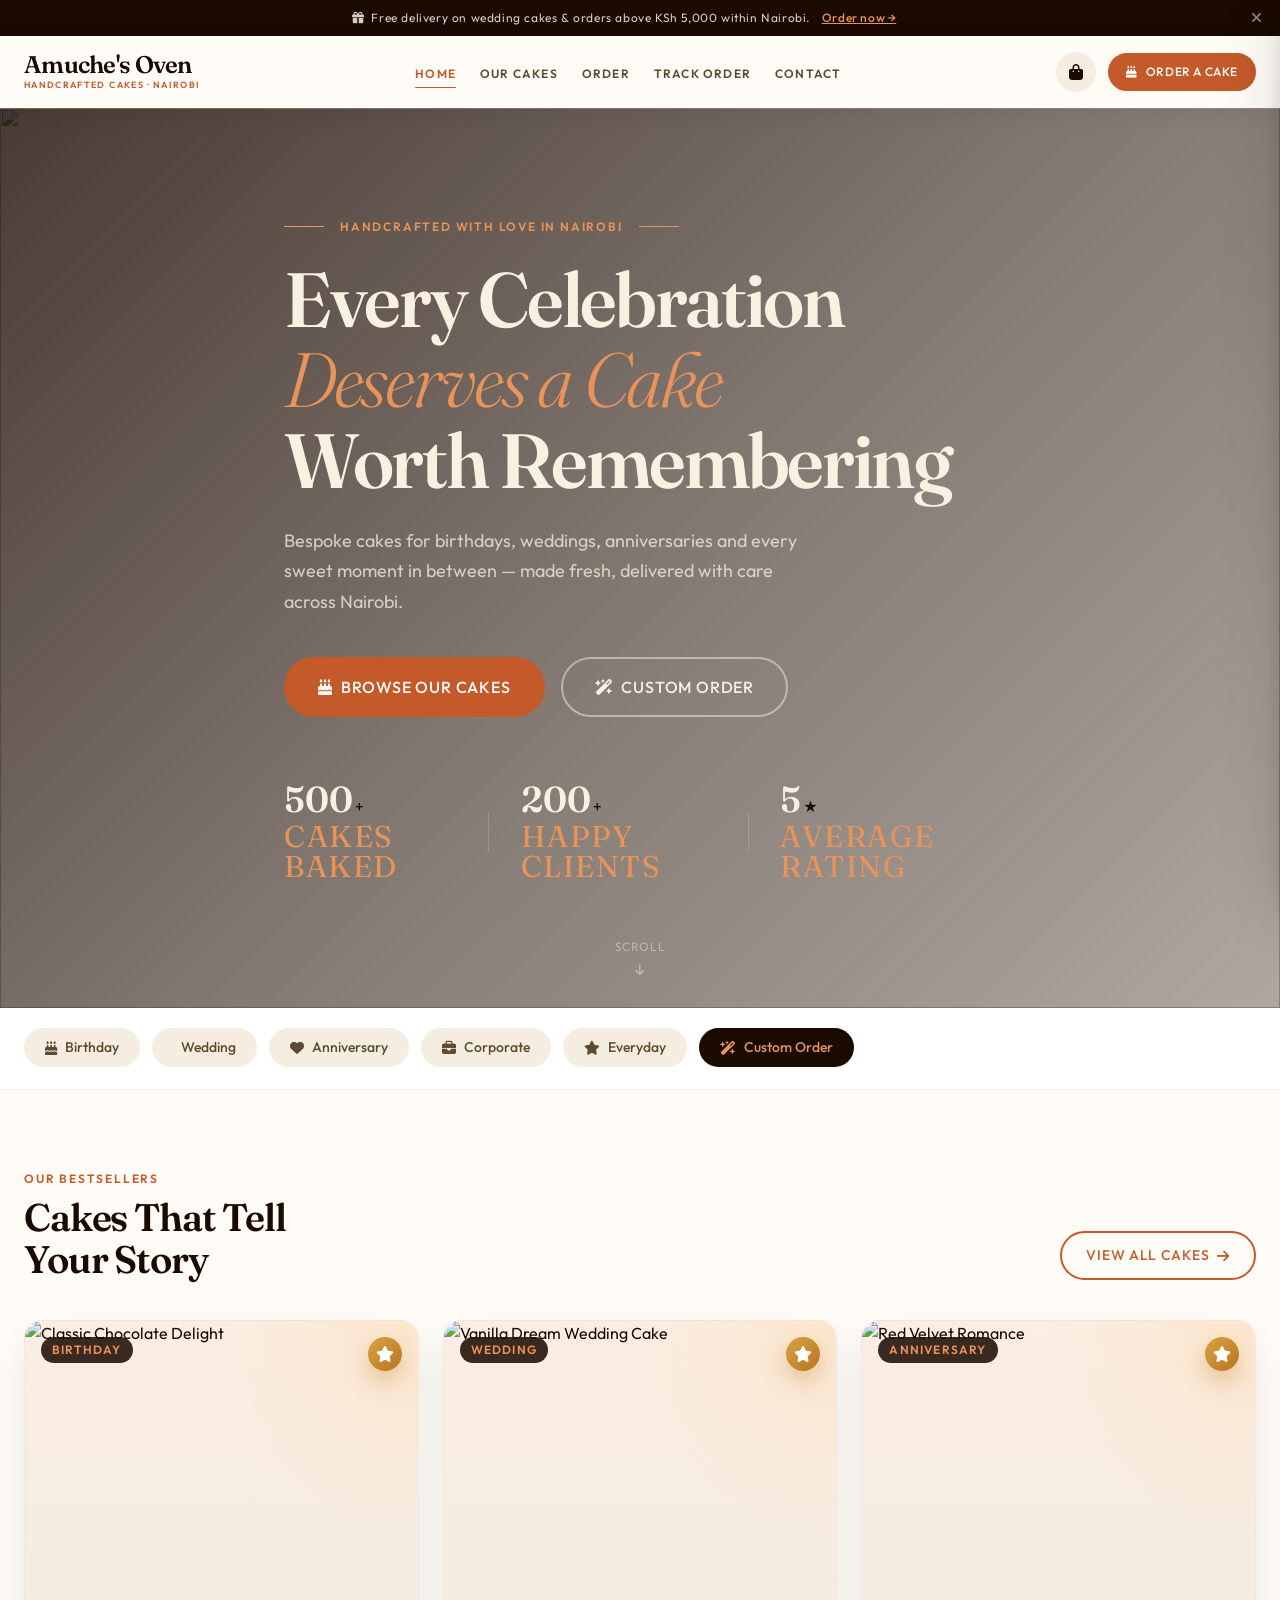
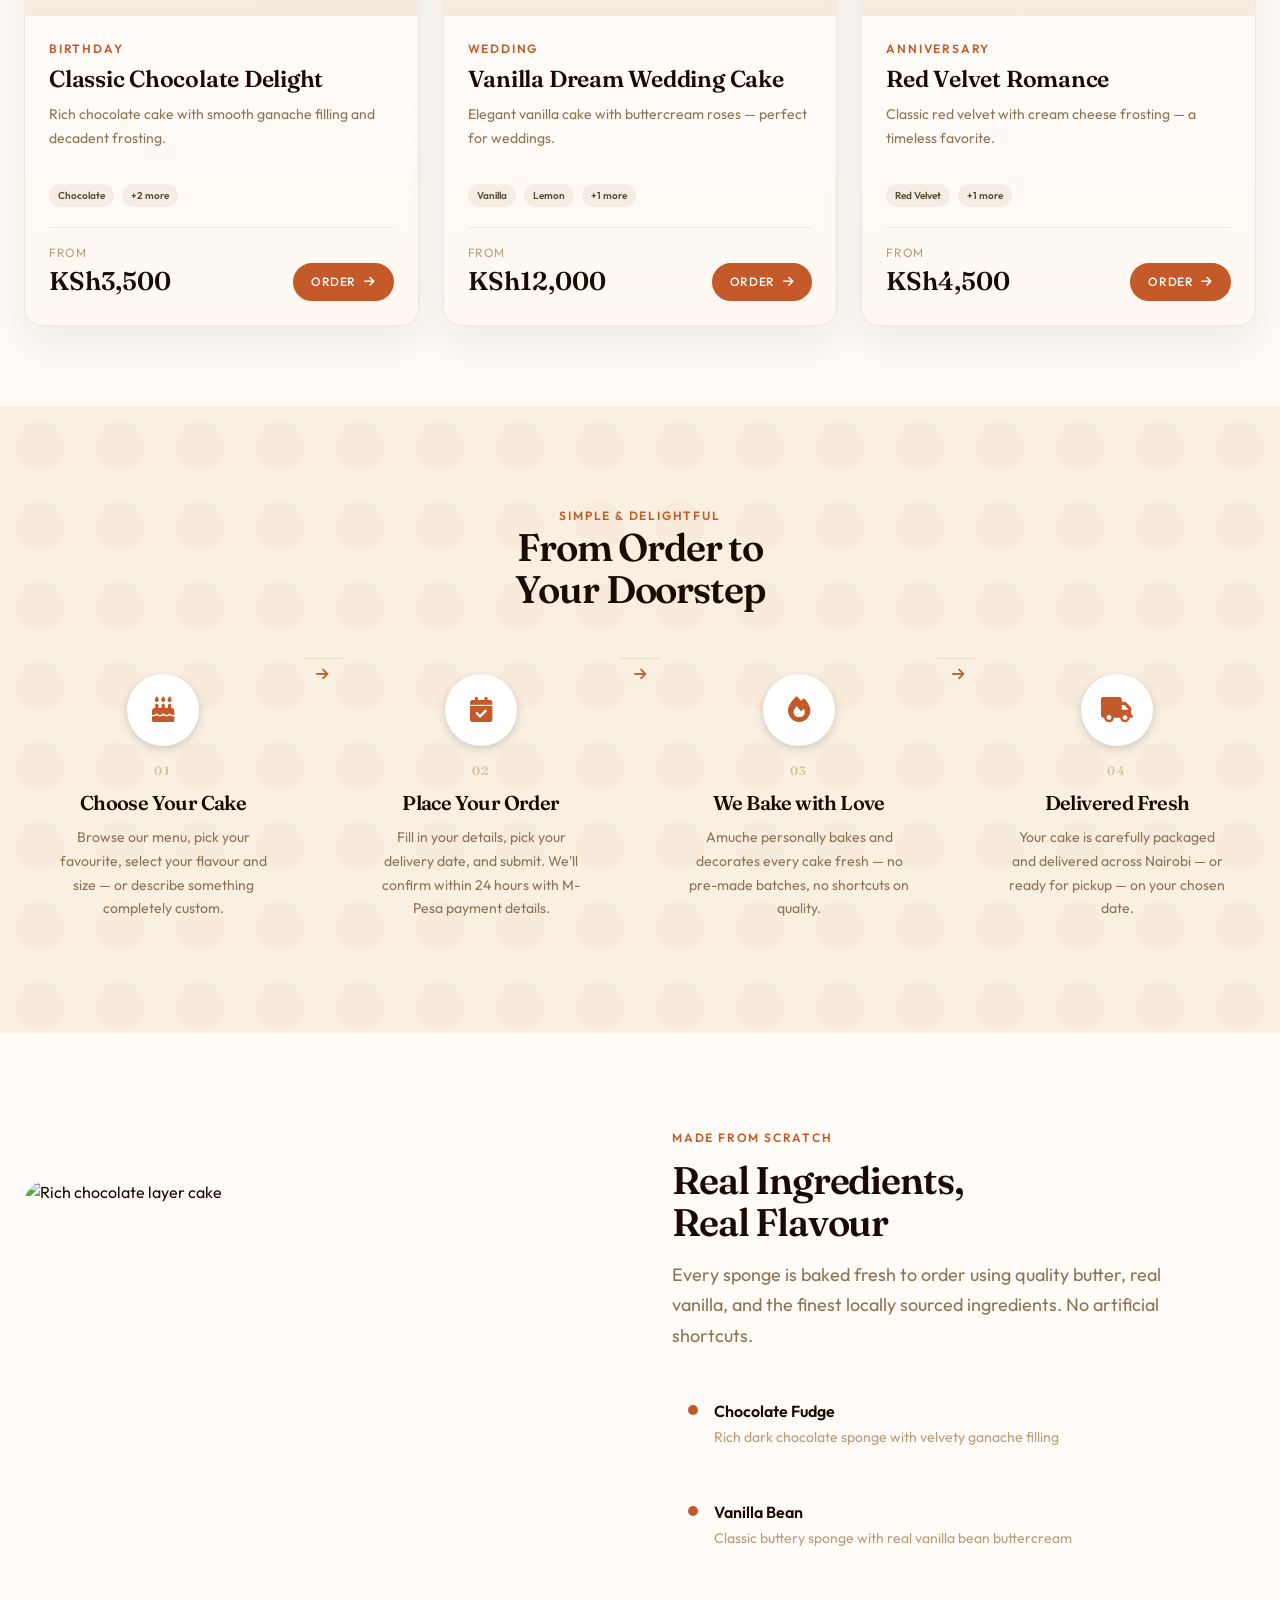
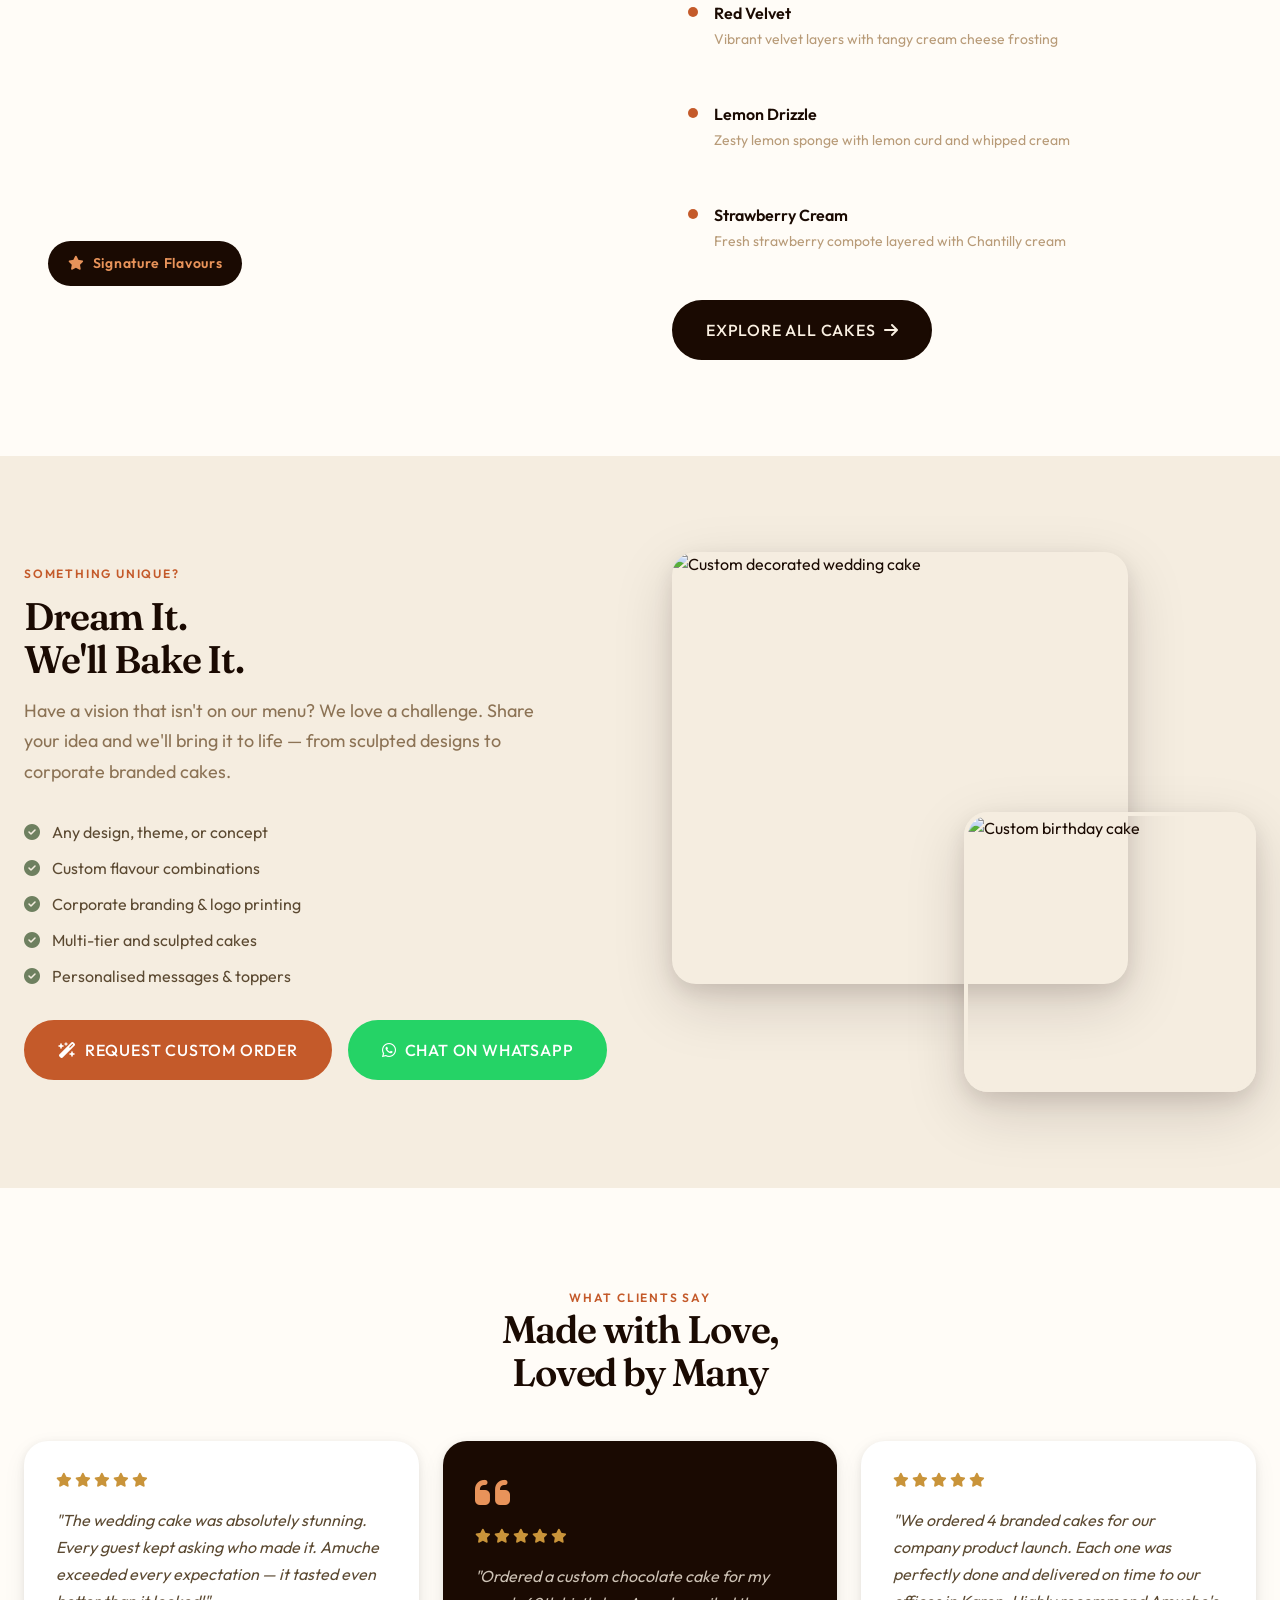
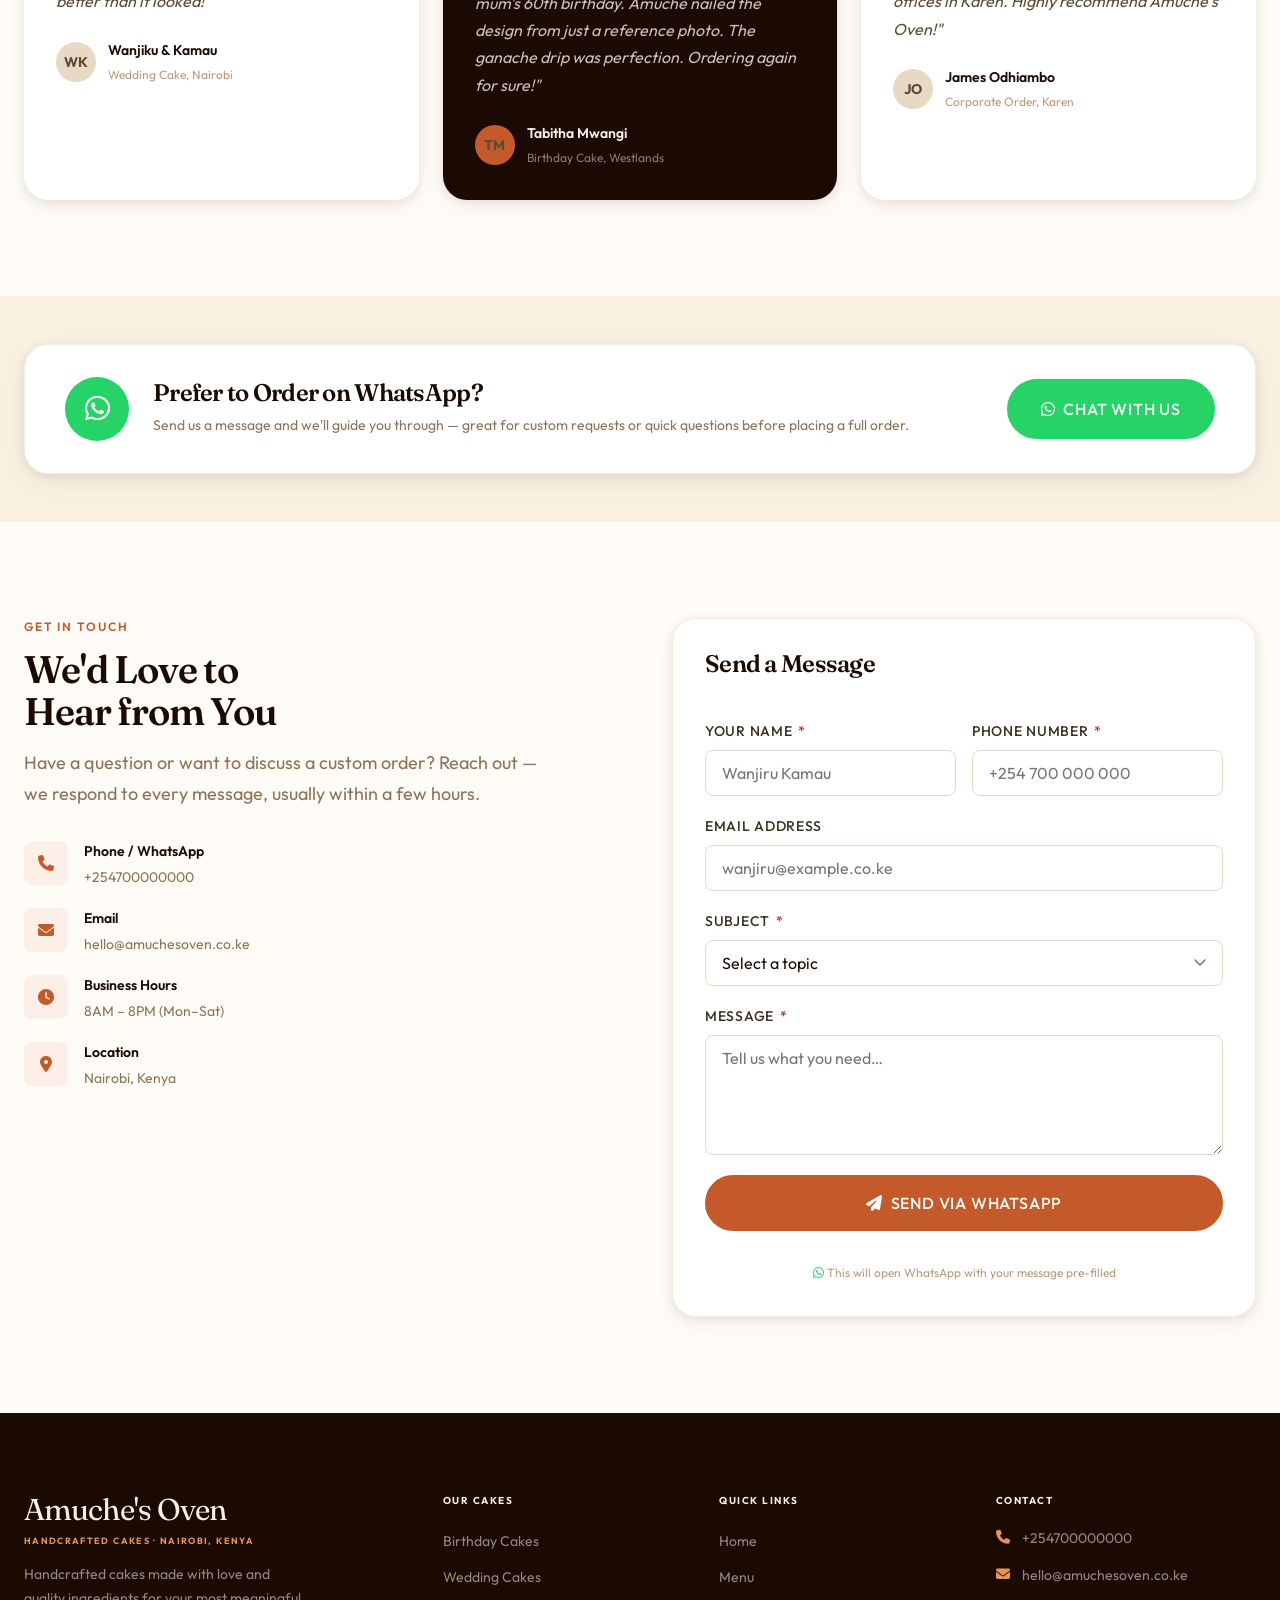
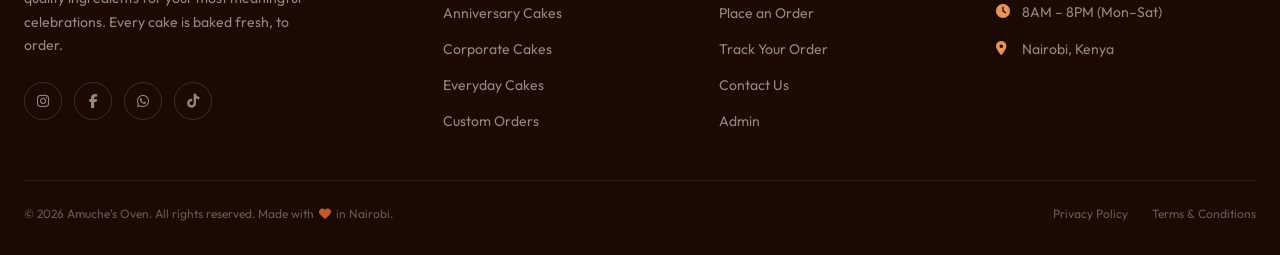
==== index.html @ 290274ab "Initial project import with admin mobile fixes and SQL review" ====
<!DOCTYPE html>
<html lang="en">
<head>
  <meta charset="UTF-8" />
  <meta name="viewport" content="width=device-width, initial-scale=1.0" />
  <meta name="description" content="Amuche's Oven — Handcrafted cakes for every occasion. Birthdays, weddings, anniversaries and custom orders. Based in Nairobi, Kenya." />
  <meta property="og:title"       content="Amuche's Oven — Handcrafted Cakes" />
  <meta property="og:description" content="Bespoke cakes for birthdays, weddings, anniversaries and every sweet moment." />
  <meta property="og:type"        content="website" />
  <title>Amuche's Oven — Handcrafted Cakes, Nairobi</title>

  <link rel="icon" type="image/svg+xml" href="data:image/svg+xml,<svg xmlns='http://www.w3.org/2000/svg' viewBox='0 0 100 100'><text y='.9em' font-size='90'>🎂</text></svg>" />
  <link rel="stylesheet" href="https://cdnjs.cloudflare.com/ajax/libs/font-awesome/6.5.0/css/all.min.css" crossorigin="anonymous" />
  <link rel="stylesheet" href="./css/variables.css" />
  <link rel="stylesheet" href="./css/global.css" />
  <link rel="stylesheet" href="./css/nav.css" />
  <link rel="stylesheet" href="./css/cart.css" />
  <link rel="stylesheet" href="./css/home.css" />
</head>
<body>

<!-- Page Loader -->
<div id="page-loader"><div class="loader-logo">Amuche's Oven</div></div>

<!-- ── Announcement Bar ── -->
<div class="site-header">
<div class="announcement-bar" id="announcement-bar" role="banner">
  <i class="fas fa-gift" aria-hidden="true"></i>&nbsp;
  Free delivery on wedding cakes &amp; orders above KSh 5,000 within Nairobi.
  <a href="./menu.html">Order now →</a>
  <button class="announcement-bar-close" aria-label="Dismiss announcement">
    <i class="fas fa-xmark"></i>
  </button>
</div>

<!-- ── Navigation ── -->
<nav class="site-nav transparent" role="navigation" aria-label="Main navigation">
  <div class="container nav-inner">

    <a href="./index.html" class="nav-logo" aria-label="Amuche's Oven — Home">
      <span class="nav-logo-name">Amuche's Oven</span>
      <span class="nav-logo-tag">Handcrafted Cakes · Nairobi</span>
    </a>

    <ul class="nav-links" role="list">
      <li><a href="./index.html" class="nav-link">Home</a></li>
      <li><a href="./menu.html"  class="nav-link">Our Cakes</a></li>
      <li><a href="./order.html" class="nav-link">Order</a></li>
      <li><a href="./track.html" class="nav-link">Track Order</a></li>
      <li><a href="#contact"    class="nav-link">Contact</a></li>
    </ul>

    <div class="nav-actions">
      <button class="cart-btn" aria-label="Open cart" aria-haspopup="true">
        <i class="fas fa-bag-shopping" aria-hidden="true"></i>
        <span class="cart-count hidden" aria-live="polite" aria-label="Cart items">0</span>
      </button>
      <a href="./menu.html" class="btn btn--primary btn--sm nav-cta">
        <i class="fas fa-cake-candles" aria-hidden="true"></i> Order a Cake
      </a>
      <button class="menu-toggle" aria-label="Open navigation menu" aria-expanded="false" aria-controls="mobile-nav">
        <span aria-hidden="true"></span>
        <span aria-hidden="true"></span>
        <span aria-hidden="true"></span>
      </button>
    </div>
  </div>
</nav>
</div><!-- /.site-header -->

<!-- ── Mobile Nav Overlay ── -->
<div class="mobile-nav-overlay" id="mobile-nav-overlay" aria-hidden="true"></div>

<!-- ── Mobile Nav ── -->
<div class="mobile-nav" id="mobile-nav" role="dialog" aria-label="Navigation menu" aria-hidden="true">
  <ul class="mobile-nav-links" role="list">
    <li><a href="./"           class="mobile-nav-link"><i class="fas fa-home" aria-hidden="true"></i> Home</a></li>
    <li><a href="./menu.html"  class="mobile-nav-link"><i class="fas fa-cake-candles" aria-hidden="true"></i> Our Cakes</a></li>
    <li><a href="./order.html" class="mobile-nav-link"><i class="fas fa-pen-to-square" aria-hidden="true"></i> Place an Order</a></li>
    <li><a href="./track.html" class="mobile-nav-link"><i class="fas fa-magnifying-glass" aria-hidden="true"></i> Track Your Order</a></li>
    <li><a href="#contact"    class="mobile-nav-link"><i class="fas fa-envelope" aria-hidden="true"></i> Contact Us</a></li>
  </ul>
  <div class="mobile-nav-divider"></div>
  <div class="mobile-nav-actions">
    <a href="./menu.html" class="btn btn--primary" style="width:100%;justify-content:center;">
      <i class="fas fa-cake-candles"></i> Order a Cake
    </a>
    <a href="./admin/login.html" class="btn btn--ghost" style="width:100%;justify-content:center;font-size:var(--fz-xs);color:var(--clr-stone-400);">
      <i class="fas fa-lock"></i> Admin Login
    </a>
  </div>
</div>

<!-- ── Cart Drawer ── -->
<div id="cart-drawer-overlay" class="cart-drawer-overlay" aria-hidden="true"></div>
<aside id="cart-drawer" class="cart-drawer" aria-label="Shopping cart" aria-hidden="true">
  <div class="cart-drawer-header">
    <h2 class="cart-drawer-title">Your Cart</h2>
    <button id="cart-drawer-close" class="cart-drawer-close" aria-label="Close cart">
      <i class="fas fa-xmark" aria-hidden="true"></i>
    </button>
  </div>
  <div id="cart-drawer-content" role="region" aria-label="Cart items"></div>
</aside>

<!-- ══════════════════════════════════════════════════════════ -->
<!-- HERO                                                       -->
<!-- ══════════════════════════════════════════════════════════ -->
<section class="home-hero" data-hero aria-label="Welcome to Amuche's Oven">
  <div class="hero-bg" aria-hidden="true">
    <img
      src="https://images.unsplash.com/photo-1535254973040-607b474cb50d?w=1600&q=80&auto=format&fit=crop"
      alt=""
      fetchpriority="high"
      decoding="async"
    />
    <div class="hero-overlay"></div>
  </div>

  <div class="container hero-content">
    <div class="hero-eyebrow" aria-hidden="true">
      <span class="hero-eyebrow-line"></span>
      <span>Handcrafted with love in Nairobi</span>
      <span class="hero-eyebrow-line"></span>
    </div>

    <h1 class="hero-title">
      Every Celebration<br/>
      <em>Deserves a Cake</em><br/>
      Worth Remembering
    </h1>

    <p class="hero-subtitle">
      Bespoke cakes for birthdays, weddings, anniversaries and every sweet moment in between — made fresh, delivered with care across Nairobi.
    </p>

    <div class="hero-cta-row">
      <a href="./menu.html" class="btn btn--primary btn--lg">
        <i class="fas fa-cake-candles" aria-hidden="true"></i> Browse Our Cakes
      </a>
      <a href="#custom" class="btn btn--outline-light btn--lg">
        <i class="fas fa-wand-magic-sparkles" aria-hidden="true"></i> Custom Order
      </a>
    </div>

    <div class="hero-stats" aria-label="Business highlights">
      <div class="hero-stat">
        <div style="display:flex;align-items:baseline;gap:2px">
          <span class="hero-stat-num" data-count="500">0</span><span class="hero-stat-plus">+</span>
        </div>
        <span class="hero-stat-label">Cakes Baked</span>
      </div>
      <div class="hero-stat-divider" aria-hidden="true"></div>
      <div class="hero-stat">
        <div style="display:flex;align-items:baseline;gap:2px">
          <span class="hero-stat-num" data-count="200">0</span><span class="hero-stat-plus">+</span>
        </div>
        <span class="hero-stat-label">Happy Clients</span>
      </div>
      <div class="hero-stat-divider" aria-hidden="true"></div>
      <div class="hero-stat">
        <div style="display:flex;align-items:baseline;gap:2px">
          <span class="hero-stat-num" data-count="5">0</span><span class="hero-stat-plus">★</span>
        </div>
        <span class="hero-stat-label">Average Rating</span>
      </div>
    </div>
  </div>

  <div class="hero-scroll-hint" aria-hidden="true">
    <span>Scroll</span>
    <i class="fas fa-arrow-down"></i>
  </div>
</section>

<!-- ── Category Pills ── -->
<section class="categories-bar" aria-label="Browse by occasion">
  <div class="container">
    <div class="categories-ribbon" role="list">
      <a href="./menu.html?cat=birthday"    class="category-pill" role="listitem"><i class="fas fa-birthday-cake" aria-hidden="true"></i> Birthday</a>
      <a href="./menu.html?cat=wedding"     class="category-pill" role="listitem"><i class="fas fa-rings-wedding" aria-hidden="true"></i> Wedding</a>
      <a href="./menu.html?cat=anniversary" class="category-pill" role="listitem"><i class="fas fa-heart" aria-hidden="true"></i> Anniversary</a>
      <a href="./menu.html?cat=corporate"   class="category-pill" role="listitem"><i class="fas fa-briefcase" aria-hidden="true"></i> Corporate</a>
      <a href="./menu.html?cat=everyday"    class="category-pill" role="listitem"><i class="fas fa-star" aria-hidden="true"></i> Everyday</a>
      <a href="./order.html?type=custom"    class="category-pill category-pill--special" role="listitem"><i class="fas fa-wand-magic-sparkles" aria-hidden="true"></i> Custom Order</a>
    </div>
  </div>
</section>

<!-- ── Featured Cakes ── -->
<section class="featured-section" aria-labelledby="featured-heading">
  <div class="container">
    <div class="section-header">
      <div>
        <span class="section-label">Our Bestsellers</span>
        <h2 class="section-title" id="featured-heading">Cakes That Tell<br/>Your Story</h2>
      </div>
      <a href="./menu.html" class="btn btn--outline">View All Cakes <i class="fas fa-arrow-right" aria-hidden="true"></i></a>
    </div>
    <div class="featured-grid" id="featured-grid" role="list">
      <!-- Skeleton placeholders while JS loads -->
      <div class="skeleton-card" aria-hidden="true"><div class="skeleton skeleton-img"></div><div class="skeleton-body"><div class="skeleton skeleton-line skeleton-line--short"></div><div class="skeleton skeleton-line skeleton-line--med"></div></div></div>
      <div class="skeleton-card" aria-hidden="true"><div class="skeleton skeleton-img"></div><div class="skeleton-body"><div class="skeleton skeleton-line skeleton-line--short"></div><div class="skeleton skeleton-line skeleton-line--med"></div></div></div>
      <div class="skeleton-card" aria-hidden="true"><div class="skeleton skeleton-img"></div><div class="skeleton-body"><div class="skeleton skeleton-line skeleton-line--short"></div><div class="skeleton skeleton-line skeleton-line--med"></div></div></div>
    </div>
  </div>
</section>

<!-- ── How It Works ── -->
<section class="process-section" aria-labelledby="process-heading">
  <div class="process-bg" aria-hidden="true"></div>
  <div class="container" style="position:relative;z-index:1">
    <div class="text-center" style="margin-bottom:var(--sp-12)">
      <span class="section-label">Simple &amp; Delightful</span>
      <h2 class="section-title" id="process-heading">From Order to<br/>Your Doorstep</h2>
    </div>
    <div class="process-steps">
      <div class="process-step">
        <div class="process-step-icon"><i class="fas fa-cake-candles" aria-hidden="true"></i></div>
        <div class="process-step-num">01</div>
        <h3 class="process-step-title">Choose Your Cake</h3>
        <p class="process-step-desc">Browse our menu, pick your favourite, select your flavour and size — or describe something completely custom.</p>
      </div>
      <div class="process-connector" aria-hidden="true"><div class="connector-line"></div><i class="fas fa-arrow-right connector-arrow"></i></div>
      <div class="process-step">
        <div class="process-step-icon"><i class="fas fa-calendar-check" aria-hidden="true"></i></div>
        <div class="process-step-num">02</div>
        <h3 class="process-step-title">Place Your Order</h3>
        <p class="process-step-desc">Fill in your details, pick your delivery date, and submit. We'll confirm within 24 hours with M-Pesa payment details.</p>
      </div>
      <div class="process-connector" aria-hidden="true"><div class="connector-line"></div><i class="fas fa-arrow-right connector-arrow"></i></div>
      <div class="process-step">
        <div class="process-step-icon"><i class="fas fa-fire" aria-hidden="true"></i></div>
        <div class="process-step-num">03</div>
        <h3 class="process-step-title">We Bake with Love</h3>
        <p class="process-step-desc">Amuche personally bakes and decorates every cake fresh — no pre-made batches, no shortcuts on quality.</p>
      </div>
      <div class="process-connector" aria-hidden="true"><div class="connector-line"></div><i class="fas fa-arrow-right connector-arrow"></i></div>
      <div class="process-step">
        <div class="process-step-icon"><i class="fas fa-truck" aria-hidden="true"></i></div>
        <div class="process-step-num">04</div>
        <h3 class="process-step-title">Delivered Fresh</h3>
        <p class="process-step-desc">Your cake is carefully packaged and delivered across Nairobi — or ready for pickup — on your chosen date.</p>
      </div>
    </div>
  </div>
</section>

<!-- ── Signature Flavours ── -->
<section class="flavours-section" aria-labelledby="flavours-heading">
  <div class="container">
    <div class="flavours-grid">
      <div class="flavours-image">
        <img src="https://images.unsplash.com/photo-1606890737304-57a1ca8a5b62?w=900&q=80&auto=format&fit=crop" alt="Rich chocolate layer cake" loading="lazy" decoding="async" />
        <div class="flavours-image-badge"><i class="fas fa-star" aria-hidden="true"></i><span>Signature Flavours</span></div>
      </div>
      <div class="flavours-content">
        <span class="section-label">Made from Scratch</span>
        <h2 class="section-title" id="flavours-heading">Real Ingredients,<br/>Real Flavour</h2>
        <p class="section-subtitle" style="margin-bottom:var(--sp-8)">Every sponge is baked fresh to order using quality butter, real vanilla, and the finest locally sourced ingredients. No artificial shortcuts.</p>
        <div class="flavour-list">
          <div class="flavour-item"><div class="flavour-dot"></div><div><strong>Chocolate Fudge</strong><p>Rich dark chocolate sponge with velvety ganache filling</p></div></div>
          <div class="flavour-item"><div class="flavour-dot"></div><div><strong>Vanilla Bean</strong><p>Classic buttery sponge with real vanilla bean buttercream</p></div></div>
          <div class="flavour-item"><div class="flavour-dot"></div><div><strong>Red Velvet</strong><p>Vibrant velvet layers with tangy cream cheese frosting</p></div></div>
          <div class="flavour-item"><div class="flavour-dot"></div><div><strong>Lemon Drizzle</strong><p>Zesty lemon sponge with lemon curd and whipped cream</p></div></div>
          <div class="flavour-item"><div class="flavour-dot"></div><div><strong>Strawberry Cream</strong><p>Fresh strawberry compote layered with Chantilly cream</p></div></div>
        </div>
        <a href="./menu.html" class="btn btn--dark btn--lg" style="margin-top:var(--sp-8)">Explore All Cakes <i class="fas fa-arrow-right" aria-hidden="true"></i></a>
      </div>
    </div>
  </div>
</section>

<!-- ── Custom Orders ── -->
<section class="custom-section" id="custom" aria-labelledby="custom-heading">
  <div class="container">
    <div class="custom-grid">
      <div class="custom-content">
        <span class="section-label">Something Unique?</span>
        <h2 class="section-title" id="custom-heading">Dream It.<br/>We'll Bake It.</h2>
        <p class="section-subtitle" style="margin-bottom:var(--sp-8)">Have a vision that isn't on our menu? We love a challenge. Share your idea and we'll bring it to life — from sculpted designs to corporate branded cakes.</p>
        <ul class="custom-features">
          <li><i class="fas fa-check-circle" aria-hidden="true"></i> Any design, theme, or concept</li>
          <li><i class="fas fa-check-circle" aria-hidden="true"></i> Custom flavour combinations</li>
          <li><i class="fas fa-check-circle" aria-hidden="true"></i> Corporate branding &amp; logo printing</li>
          <li><i class="fas fa-check-circle" aria-hidden="true"></i> Multi-tier and sculpted cakes</li>
          <li><i class="fas fa-check-circle" aria-hidden="true"></i> Personalised messages &amp; toppers</li>
        </ul>
        <div class="custom-cta-row">
          <a href="./order.html?type=custom" class="btn btn--primary btn--lg"><i class="fas fa-wand-magic-sparkles" aria-hidden="true"></i> Request Custom Order</a>
          <a id="custom-whatsapp-btn" href="#" class="btn btn--whatsapp btn--lg" target="_blank" rel="noopener noreferrer"><i class="fab fa-whatsapp" aria-hidden="true"></i> Chat on WhatsApp</a>
        </div>
      </div>
      <div class="custom-images" aria-hidden="true">
        <div class="custom-img-main"><img src="https://images.unsplash.com/photo-1535254973040-607b474cb50d?w=700&q=80&auto=format&fit=crop" alt="Custom decorated wedding cake" loading="lazy" decoding="async" /></div>
        <div class="custom-img-secondary"><img src="https://images.unsplash.com/photo-1578985545062-69928b1d9587?w=400&q=80&auto=format&fit=crop" alt="Custom birthday cake" loading="lazy" decoding="async" /></div>
      </div>
    </div>
  </div>
</section>

<!-- ── Testimonials ── -->
<section class="testimonials-section" aria-labelledby="testimonials-heading">
  <div class="container">
    <div class="text-center" style="margin-bottom:var(--sp-12)">
      <span class="section-label">What Clients Say</span>
      <h2 class="section-title" id="testimonials-heading">Made with Love,<br/>Loved by Many</h2>
    </div>
    <div class="testimonials-grid">
      <div class="testimonial-card">
        <div class="testimonial-stars" aria-label="5 stars"><i class="fas fa-star"></i><i class="fas fa-star"></i><i class="fas fa-star"></i><i class="fas fa-star"></i><i class="fas fa-star"></i></div>
        <p class="testimonial-text">"The wedding cake was absolutely stunning. Every guest kept asking who made it. Amuche exceeded every expectation — it tasted even better than it looked!"</p>
        <div class="testimonial-author"><div class="testimonial-avatar">WK</div><div><strong>Wanjiku &amp; Kamau</strong><span>Wedding Cake, Nairobi</span></div></div>
      </div>
      <div class="testimonial-card testimonial-card--featured">
        <div class="testimonial-quote" aria-hidden="true"><i class="fas fa-quote-left"></i></div>
        <div class="testimonial-stars" aria-label="5 stars"><i class="fas fa-star"></i><i class="fas fa-star"></i><i class="fas fa-star"></i><i class="fas fa-star"></i><i class="fas fa-star"></i></div>
        <p class="testimonial-text">"Ordered a custom chocolate cake for my mum's 60th birthday. Amuche nailed the design from just a reference photo. The ganache drip was perfection. Ordering again for sure!"</p>
        <div class="testimonial-author"><div class="testimonial-avatar">TM</div><div><strong>Tabitha Mwangi</strong><span>Birthday Cake, Westlands</span></div></div>
      </div>
      <div class="testimonial-card">
        <div class="testimonial-stars" aria-label="5 stars"><i class="fas fa-star"></i><i class="fas fa-star"></i><i class="fas fa-star"></i><i class="fas fa-star"></i><i class="fas fa-star"></i></div>
        <p class="testimonial-text">"We ordered 4 branded cakes for our company product launch. Each one was perfectly done and delivered on time to our offices in Karen. Highly recommend Amuche's Oven!"</p>
        <div class="testimonial-author"><div class="testimonial-avatar">JO</div><div><strong>James Odhiambo</strong><span>Corporate Order, Karen</span></div></div>
      </div>
    </div>
  </div>
</section>

<!-- ── WhatsApp CTA ── -->
<section class="whatsapp-section" aria-label="Order via WhatsApp">
  <div class="container">
    <div class="whatsapp-cta-card">
      <div class="whatsapp-cta-icon" aria-hidden="true"><i class="fab fa-whatsapp"></i></div>
      <div class="whatsapp-cta-content">
        <h3>Prefer to Order on WhatsApp?</h3>
        <p>Send us a message and we'll guide you through — great for custom requests or quick questions before placing a full order.</p>
      </div>
      <a id="home-whatsapp-btn" href="#" class="btn btn--whatsapp btn--lg" target="_blank" rel="noopener noreferrer">
        <i class="fab fa-whatsapp" aria-hidden="true"></i> Chat with Us
      </a>
    </div>
  </div>
</section>

<!-- ── Contact ── -->
<section class="contact-section" id="contact" aria-labelledby="contact-heading">
  <div class="container">
    <div class="contact-grid">
      <div class="contact-content">
        <span class="section-label">Get in Touch</span>
        <h2 class="section-title" id="contact-heading">We'd Love to<br/>Hear from You</h2>
        <p class="section-subtitle" style="margin-bottom:var(--sp-8)">Have a question or want to discuss a custom order? Reach out — we respond to every message, usually within a few hours.</p>
        <div class="contact-items">
          <div class="contact-item">
            <div class="contact-item-icon"><i class="fas fa-phone" aria-hidden="true"></i></div>
            <div><strong>Phone / WhatsApp</strong><a id="contact-phone-link" href="#">Loading…</a></div>
          </div>
          <div class="contact-item">
            <div class="contact-item-icon"><i class="fas fa-envelope" aria-hidden="true"></i></div>
            <div><strong>Email</strong><a id="contact-email-link" href="#">Loading…</a></div>
          </div>
          <div class="contact-item">
            <div class="contact-item-icon"><i class="fas fa-clock" aria-hidden="true"></i></div>
            <div><strong>Business Hours</strong><span id="contact-hours">Loading…</span></div>
          </div>
          <div class="contact-item">
            <div class="contact-item-icon"><i class="fas fa-location-dot" aria-hidden="true"></i></div>
            <div><strong>Location</strong><span id="contact-address">Nairobi, Kenya</span></div>
          </div>
        </div>
      </div>

      <div class="contact-form-wrapper">
        <form class="contact-form" id="contact-form" novalidate>
          <h3 class="contact-form-title">Send a Message</h3>
          <div class="form-row">
            <div class="form-group">
              <label class="form-label" for="contact-name">Your Name <span class="required" aria-hidden="true">*</span></label>
              <input class="form-input" type="text" id="contact-name" name="name" placeholder="Wanjiru Kamau" autocomplete="name" required />
            </div>
            <div class="form-group">
              <label class="form-label" for="contact-phone-input">Phone Number <span class="required" aria-hidden="true">*</span></label>
              <input class="form-input" type="tel" id="contact-phone-input" name="phone" placeholder="+254 700 000 000" autocomplete="tel" required />
            </div>
          </div>
          <div class="form-group">
            <label class="form-label" for="contact-email-input">Email Address</label>
            <input class="form-input" type="email" id="contact-email-input" name="email" placeholder="wanjiru@example.co.ke" autocomplete="email" />
          </div>
          <div class="form-group">
            <label class="form-label" for="contact-subject">Subject <span class="required" aria-hidden="true">*</span></label>
            <select class="form-select" id="contact-subject" name="subject" required>
              <option value="">Select a topic</option>
              <option value="custom-order">Custom Order Enquiry</option>
              <option value="pricing">Pricing &amp; Availability</option>
              <option value="general">General Question</option>
              <option value="feedback">Feedback</option>
            </select>
          </div>
          <div class="form-group">
            <label class="form-label" for="contact-message">Message <span class="required" aria-hidden="true">*</span></label>
            <textarea class="form-textarea" id="contact-message" name="message" placeholder="Tell us what you need…" required></textarea>
          </div>
          <button type="submit" class="btn btn--primary btn--lg" id="contact-submit" style="width:100%;justify-content:center;">
            <i class="fas fa-paper-plane" aria-hidden="true"></i> Send via WhatsApp
          </button>
          <p style="font-size:var(--fz-xs);color:var(--clr-stone-400);text-align:center;margin-top:var(--sp-3)">
            <i class="fab fa-whatsapp" style="color:#25D366"></i> This will open WhatsApp with your message pre-filled
          </p>
        </form>
      </div>
    </div>
  </div>
</section>

<!-- ── Footer ── -->
<footer class="site-footer" role="contentinfo">
  <div class="container">
    <div class="footer-grid">
      <div class="footer-brand">
        <div class="footer-brand-name">Amuche's Oven</div>
        <span class="footer-brand-tag">Handcrafted Cakes · Nairobi, Kenya</span>
        <p class="footer-brand-desc">Handcrafted cakes made with love and quality ingredients for your most meaningful celebrations. Every cake is baked fresh, to order.</p>
        <div class="footer-social">
          <a href="#" class="footer-social-link" aria-label="Follow on Instagram" id="footer-instagram"><i class="fab fa-instagram" aria-hidden="true"></i></a>
          <a href="#" class="footer-social-link" aria-label="Follow on Facebook"  id="footer-facebook"><i class="fab fa-facebook-f" aria-hidden="true"></i></a>
          <a href="#" class="footer-social-link" aria-label="Chat on WhatsApp"    id="footer-whatsapp-social" target="_blank" rel="noopener"><i class="fab fa-whatsapp" aria-hidden="true"></i></a>
          <a href="#" class="footer-social-link" aria-label="Follow on TikTok"   id="footer-tiktok"><i class="fab fa-tiktok" aria-hidden="true"></i></a>
        </div>
      </div>

      <div>
        <div class="footer-heading">Our Cakes</div>
        <ul class="footer-links">
          <li><a href="./menu.html?cat=birthday"    class="footer-link">Birthday Cakes</a></li>
          <li><a href="./menu.html?cat=wedding"     class="footer-link">Wedding Cakes</a></li>
          <li><a href="./menu.html?cat=anniversary" class="footer-link">Anniversary Cakes</a></li>
          <li><a href="./menu.html?cat=corporate"   class="footer-link">Corporate Cakes</a></li>
          <li><a href="./menu.html?cat=everyday"    class="footer-link">Everyday Cakes</a></li>
          <li><a href="./order.html?type=custom"    class="footer-link">Custom Orders</a></li>
        </ul>
      </div>

      <div>
        <div class="footer-heading">Quick Links</div>
        <ul class="footer-links">
          <li><a href="./"             class="footer-link">Home</a></li>
          <li><a href="./menu.html"    class="footer-link">Menu</a></li>
          <li><a href="./order.html"   class="footer-link">Place an Order</a></li>
          <li><a href="./track.html"   class="footer-link">Track Your Order</a></li>
          <li><a href="./index.html#contact" class="footer-link">Contact Us</a></li>
          <li><a href="./admin/login.html" class="footer-link">Admin</a></li>
        </ul>
      </div>

      <div>
        <div class="footer-heading">Contact</div>
        <div class="footer-contact-item"><i class="fas fa-phone" aria-hidden="true"></i><a id="footer-phone" href="#">Loading…</a></div>
        <div class="footer-contact-item"><i class="fas fa-envelope" aria-hidden="true"></i><a id="footer-email" href="#">Loading…</a></div>
        <div class="footer-contact-item"><i class="fas fa-clock" aria-hidden="true"></i><span id="footer-hours">Loading…</span></div>
        <div class="footer-contact-item"><i class="fas fa-location-dot" aria-hidden="true"></i><span id="footer-address">Nairobi, Kenya</span></div>
      </div>
    </div>

    <div class="footer-bottom">
      <p class="footer-copy">
        &copy; <span id="footer-year"></span> Amuche's Oven. All rights reserved.
        Made with <i class="fas fa-heart" style="color:var(--clr-terracotta)"></i> in Nairobi.
      </p>
      <div class="footer-bottom-links">
        <a href="#" class="footer-bottom-link">Privacy Policy</a>
        <a href="#" class="footer-bottom-link">Terms &amp; Conditions</a>
      </div>
    </div>
  </div>
</footer>

<!-- Scroll to Top -->
<button class="scroll-top-btn" id="scroll-top" aria-label="Scroll back to top">
  <i class="fas fa-arrow-up" aria-hidden="true"></i>
</button>

<!-- Supabase CDN -->
<script src="https://cdn.jsdelivr.net/npm/@supabase/supabase-js@2/dist/umd/supabase.min.js"></script>
<script src="./_env.js"></script>
<script type="module" src="./js/nav.js"></script>
<script type="module" src="./js/home.js"></script>
</body>
</html>
---- css/variables.css ----
/* ============================================================
   Amuche's Oven — Design Tokens
   ============================================================ */
:root {
  /* ── Brand Colours ── */
  --clr-espresso:   #1A0A02;
  --clr-mahogany:   #7B3A1E;
  --clr-terracotta: #C45A2A;
  --clr-caramel:    #E8935A;
  --clr-cream:      #FAF0E2;
  --clr-warm-white: #FFFCF7;
  --clr-sage:       #6E8060;
  --clr-sage-light: #A8B89A;
  --clr-gold:       #C9943A;
  /* ── Neutrals ── */
  --clr-stone-100: #F5EDE0;
  --clr-stone-200: #E8D9C4;
  --clr-stone-300: #D4BFA0;
  --clr-stone-400: #B89B78;
  --clr-stone-500: #8C7355;
  --clr-stone-600: #5C4A32;
  --clr-stone-700: #3A2E1E;
  --clr-stone-800: #1A0A02;
  /* ── Semantics ── */
  --clr-success: #4A7C4E;
  --clr-warning: #C9943A;
  --clr-error:   #B53A2A;
  --clr-info:    #3A6A8A;
  /* ── Typography ── */
  --font-display: 'Fraunces', Georgia, serif;
  --font-body:    'Outfit', system-ui, sans-serif;
  --fz-xs:   0.75rem;   --fz-sm:   0.875rem;
  --fz-base: 1rem;      --fz-md:   1.125rem;
  --fz-lg:   1.25rem;   --fz-xl:   1.5rem;
  --fz-2xl:  1.875rem;  --fz-3xl:  2.25rem;
  --fz-4xl:  3rem;      --fz-5xl:  3.75rem;
  --fz-6xl:  4.5rem;
  --fw-light:300; --fw-regular:400; --fw-medium:500; --fw-semibold:600; --fw-bold:700;
  --lh-tight:1.1; --lh-snug:1.3; --lh-normal:1.5; --lh-relaxed:1.7;
  --ls-tight:-0.03em; --ls-snug:-0.01em; --ls-normal:0;
  --ls-wide:0.05em; --ls-wider:0.1em; --ls-widest:0.15em;
  /* ── Spacing ── */
  --sp-1:0.25rem; --sp-2:0.5rem;  --sp-3:0.75rem; --sp-4:1rem;
  --sp-5:1.25rem; --sp-6:1.5rem;  --sp-8:2rem;    --sp-10:2.5rem;
  --sp-12:3rem;   --sp-16:4rem;   --sp-20:5rem;   --sp-24:6rem;
  --sp-32:8rem;
  /* ── Radius ── */
  --radius-sm:4px; --radius-md:8px; --radius-lg:16px;
  --radius-xl:24px; --radius-full:9999px;
  /* ── Shadows ── */
  --shadow-sm:  0 1px 3px rgba(26,10,2,.08),0 1px 2px rgba(26,10,2,.06);
  --shadow-md:  0 4px 12px rgba(26,10,2,.1),0 2px 6px rgba(26,10,2,.07);
  --shadow-lg:  0 10px 30px rgba(26,10,2,.12),0 4px 12px rgba(26,10,2,.08);
  --shadow-xl:  0 20px 60px rgba(26,10,2,.15),0 8px 20px rgba(26,10,2,.1);
  --shadow-card:0 2px 8px rgba(26,10,2,.08),0 8px 24px rgba(26,10,2,.06);
  /* ── Transitions ── */
  --transition-fast:150ms ease; --transition-normal:250ms ease;
  --transition-slow:400ms ease;
  --transition-spring:300ms cubic-bezier(0.34,1.56,0.64,1);
  /* ── Z-Index ── */
  --z-base:0; --z-raised:10; --z-dropdown:100;
  --z-sticky:200; --z-overlay:300; --z-modal:400; --z-toast:500;
  /* ── Layout ── */
  --container-sm:640px; --container-md:768px;
  --container-lg:1024px; --container-xl:1280px;
  --nav-height:72px;
}
---- css/global.css ----
/* ============================================================
   Amuche's Oven — Global Reset & Base Styles
   ============================================================ */

@import url('https://fonts.googleapis.com/css2?family=Fraunces:ital,opsz,wght@0,9..144,300;0,9..144,400;0,9..144,500;0,9..144,600;0,9..144,700;1,9..144,300;1,9..144,400&family=Outfit:wght@300;400;500;600;700&display=swap');

*,*::before,*::after { box-sizing:border-box; margin:0; padding:0; }
html { scroll-behavior:smooth; -webkit-text-size-adjust:100%; font-size:16px; }
body {
  font-family: var(--font-body);
  font-size: var(--fz-base);
  font-weight: var(--fw-regular);
  line-height: var(--lh-normal);
  color: var(--clr-espresso);
  background-color: var(--clr-warm-white);
  -webkit-font-smoothing: antialiased;
  -moz-osx-font-smoothing: grayscale;
  overflow-x: hidden;
}

h1,h2,h3,h4,h5,h6 { font-family:var(--font-display); line-height:var(--lh-tight); letter-spacing:var(--ls-tight); color:var(--clr-espresso); font-weight:var(--fw-semibold); }
h1 { font-size: clamp(var(--fz-3xl), 5vw, var(--fz-6xl)); }
h2 { font-size: clamp(var(--fz-2xl), 3.5vw, var(--fz-4xl)); }
h3 { font-size: clamp(var(--fz-xl), 2.5vw, var(--fz-3xl)); }
h4 { font-size: clamp(var(--fz-lg), 2vw, var(--fz-2xl)); }

p  { line-height:var(--lh-relaxed); color:var(--clr-stone-600); }
a  { color:var(--clr-terracotta); text-decoration:none; transition:color var(--transition-fast); }
a:hover { color:var(--clr-mahogany); }
img    { max-width:100%; height:auto; display:block; }
button { cursor:pointer; font-family:var(--font-body); border:none; background:none; transition:all var(--transition-normal); }
input,select,textarea { font-family:var(--font-body); font-size:var(--fz-base); }
ul,ol { list-style:none; }

/* ── Container ── */
.container { width:100%; max-width:var(--container-xl); margin:0 auto; padding:0 var(--sp-6); }
.container--sm { max-width:var(--container-sm); }
.container--md { max-width:var(--container-md); }
.container--lg { max-width:var(--container-lg); }

/* ── Buttons ── */
.btn {
  display:inline-flex; align-items:center; justify-content:center;
  gap:var(--sp-2); padding:var(--sp-3) var(--sp-6);
  border-radius:var(--radius-full); font-weight:var(--fw-medium);
  font-size:var(--fz-sm); letter-spacing:var(--ls-wide);
  text-transform:uppercase; cursor:pointer;
  transition:all var(--transition-normal); border:2px solid transparent;
  white-space:nowrap; text-decoration:none; font-family:var(--font-body);
}
.btn--primary { background:var(--clr-terracotta); color:#fff; border-color:var(--clr-terracotta); }
.btn--primary:hover { background:var(--clr-mahogany); border-color:var(--clr-mahogany); color:#fff; transform:translateY(-1px); box-shadow:var(--shadow-md); }
.btn--outline { background:transparent; color:var(--clr-terracotta); border-color:var(--clr-terracotta); }
.btn--outline:hover { background:var(--clr-terracotta); color:#fff; transform:translateY(-1px); }
.btn--dark { background:var(--clr-espresso); color:var(--clr-cream); border-color:var(--clr-espresso); }
.btn--dark:hover { background:var(--clr-stone-700); transform:translateY(-1px); box-shadow:var(--shadow-md); }
.btn--ghost { background:transparent; color:var(--clr-espresso); border-color:transparent; }
.btn--ghost:hover { background:var(--clr-stone-100); }
.btn--sm { padding:var(--sp-2) var(--sp-4); font-size:var(--fz-xs); }
.btn--lg { padding:var(--sp-4) var(--sp-8); font-size:var(--fz-base); }
.btn--whatsapp { background:#25D366; color:#fff; border-color:#25D366; }
.btn--whatsapp:hover { background:#1da851; border-color:#1da851; transform:translateY(-1px); box-shadow:0 4px 12px rgba(37,211,102,0.3); }
.btn:disabled { opacity:0.5; cursor:not-allowed; transform:none !important; }

/* ── Forms ── */
.form-group { display:flex; flex-direction:column; gap:var(--sp-2); }
.form-label { font-size:var(--fz-sm); font-weight:var(--fw-medium); color:var(--clr-stone-700); letter-spacing:var(--ls-wide); text-transform:uppercase; }
.form-label .required { color:var(--clr-error); margin-left:2px; }
.form-input,.form-select,.form-textarea {
  width:100%; padding:var(--sp-3) var(--sp-4);
  border:1.5px solid var(--clr-stone-200); border-radius:var(--radius-md);
  font-size:var(--fz-base); color:var(--clr-espresso); background:#fff;
  transition:border-color var(--transition-fast), box-shadow var(--transition-fast);
  outline:none; appearance:none; font-family:var(--font-body);
}
.form-input:focus,.form-select:focus,.form-textarea:focus { border-color:var(--clr-terracotta); box-shadow:0 0 0 3px rgba(196,90,42,0.12); }
.form-textarea { resize:vertical; min-height:120px; }
.form-select {
  background-image:url("data:image/svg+xml,%3Csvg xmlns='http://www.w3.org/2000/svg' width='12' height='8' viewBox='0 0 12 8'%3E%3Cpath d='M1 1l5 5 5-5' stroke='%238C7355' stroke-width='1.5' fill='none' stroke-linecap='round' stroke-linejoin='round'/%3E%3C/svg%3E");
  background-repeat:no-repeat; background-position:right var(--sp-4) center; padding-right:var(--sp-10);
}
.form-hint  { font-size:var(--fz-xs); color:var(--clr-stone-400); }
.form-error { font-size:var(--fz-xs); color:var(--clr-error); }

/* ── Card ── */
.card { background:#fff; border-radius:var(--radius-lg); box-shadow:var(--shadow-card); overflow:hidden; }

/* ── Badges ── */
.badge { display:inline-flex; align-items:center; gap:4px; padding:3px 10px; border-radius:var(--radius-full); font-size:var(--fz-xs); font-weight:var(--fw-semibold); letter-spacing:var(--ls-wide); text-transform:uppercase; }
.badge--pending    { background:#FEF3CD; color:#92610A; }
.badge--confirmed  { background:#D4EDDA; color:#155724; }
.badge--baking     { background:#FFE4CC; color:#8B4513; }
.badge--decorating { background:#E8D5F5; color:#6B2D8B; }
.badge--ready      { background:#CCF2E8; color:#0D6E4E; }
.badge--delivered  { background:#D4EDDA; color:#155724; }
.badge--cancelled  { background:#F8D7DA; color:#721C24; }
.badge--paid       { background:#D4EDDA; color:#155724; }
.badge--unpaid     { background:#F8D7DA; color:#721C24; }
.badge--partial    { background:#FEF3CD; color:#92610A; }

/* ── Section helpers ── */
.section-label { font-family:var(--font-body); font-size:var(--fz-xs); font-weight:var(--fw-semibold); letter-spacing:var(--ls-widest); text-transform:uppercase; color:var(--clr-terracotta); }
.section-title { font-family:var(--font-display); font-size:clamp(var(--fz-2xl),3vw,var(--fz-4xl)); font-weight:var(--fw-semibold); letter-spacing:var(--ls-tight); color:var(--clr-espresso); line-height:var(--lh-tight); }
.section-subtitle { font-size:var(--fz-md); color:var(--clr-stone-500); line-height:var(--lh-relaxed); max-width:520px; }

.divider { height:1px; background:var(--clr-stone-200); margin:var(--sp-6) 0; }
.text-center { text-align:center; }
.text-right  { text-align:right; }
.hidden      { display:none !important; }
.sr-only     { position:absolute; width:1px; height:1px; padding:0; margin:-1px; overflow:hidden; clip:rect(0,0,0,0); white-space:nowrap; border-width:0; }

/* ── Toast ── */
#toast-container { position:fixed; bottom:var(--sp-6); right:var(--sp-6); z-index:var(--z-toast); display:flex; flex-direction:column; gap:var(--sp-3); }
.toast { display:flex; align-items:center; gap:var(--sp-3); padding:var(--sp-4) var(--sp-5); background:var(--clr-espresso); color:var(--clr-cream); border-radius:var(--radius-lg); box-shadow:var(--shadow-xl); font-size:var(--fz-sm); min-width:280px; max-width:380px; animation:toastIn 0.3s cubic-bezier(0.34,1.56,0.64,1); }
.toast--success { border-left:4px solid #4A7C4E; }
.toast--error   { border-left:4px solid #B53A2A; }
.toast--warning { border-left:4px solid #C9943A; }
.toast.removing { animation:toastOut 0.25s ease forwards; }
@keyframes toastIn  { from{opacity:0;transform:translateX(20px) scale(0.95)} to{opacity:1;transform:translateX(0) scale(1)} }
@keyframes toastOut { from{opacity:1;transform:translateX(0)} to{opacity:0;transform:translateX(20px)} }

/* ── Spinner ── */
.spinner { width:20px; height:20px; border:2px solid rgba(255,255,255,0.3); border-top-color:currentColor; border-radius:50%; animation:spin 0.7s linear infinite; display:inline-block; }
@keyframes spin { to{transform:rotate(360deg)} }

/* ── Modal ── */
.modal-overlay { position:fixed; inset:0; background:rgba(26,10,2,0.65); backdrop-filter:blur(4px); z-index:var(--z-overlay); display:flex; align-items:center; justify-content:center; padding:var(--sp-4); opacity:0; visibility:hidden; transition:all var(--transition-normal); }
.modal-overlay.active { opacity:1; visibility:visible; }
.modal { background:#fff; border-radius:var(--radius-xl); padding:var(--sp-8); width:100%; max-width:560px; max-height:90vh; overflow-y:auto; transform:translateY(12px) scale(0.98); transition:transform var(--transition-spring); }
.modal-overlay.active .modal { transform:translateY(0) scale(1); }
.modal-header { display:flex; align-items:flex-start; justify-content:space-between; margin-bottom:var(--sp-6); }
.modal-close { width:36px; height:36px; border-radius:50%; background:var(--clr-stone-100); display:flex; align-items:center; justify-content:center; color:var(--clr-stone-500); flex-shrink:0; margin-left:var(--sp-4); cursor:pointer; }
.modal-close:hover { background:var(--clr-stone-200); color:var(--clr-espresso); }

/* ── Page Loader ── */
#page-loader { position:fixed; inset:0; background:var(--clr-warm-white); display:flex; align-items:center; justify-content:center; z-index:9999; transition:opacity 0.4s ease; }
/* Auto-hide after 2 seconds as fallback */
body.loaded #page-loader { opacity:0; pointer-events:none; }
#page-loader.done { opacity:0; pointer-events:none; }
.loader-logo { font-family:var(--font-display); font-size:var(--fz-3xl); color:var(--clr-terracotta); animation:pulse 1.2s ease-in-out infinite; }
@keyframes pulse { 0%,100%{opacity:1} 50%{opacity:0.4} }

/* ── Scroll Top ── */
.scroll-top-btn { position:fixed; bottom:var(--sp-8); right:var(--sp-8); width:44px; height:44px; background:var(--clr-espresso); color:var(--clr-cream); border-radius:50%; display:flex; align-items:center; justify-content:center; font-size:var(--fz-sm); cursor:pointer; border:none; opacity:0; visibility:hidden; transition:all var(--transition-normal); box-shadow:var(--shadow-lg); z-index:var(--z-raised); }
.scroll-top-btn.visible { opacity:1; visibility:visible; }
.scroll-top-btn:hover { background:var(--clr-terracotta); transform:translateY(-3px); }

/* ── Skeletons ── */
.skeleton { background:linear-gradient(90deg,var(--clr-stone-100) 25%,var(--clr-stone-200) 50%,var(--clr-stone-100) 75%); background-size:200% 100%; animation:shimmer 1.4s infinite; border-radius:var(--radius-md); }
.skeleton-card { background:#fff; border-radius:var(--radius-lg); overflow:hidden; box-shadow:var(--shadow-card); }
.skeleton-img  { aspect-ratio:4/3; }
.skeleton-body { padding:var(--sp-5); }
.skeleton-line { height:14px; margin-bottom:var(--sp-3); }
.skeleton-line--short { width:40%; }
.skeleton-line--med   { width:70%; }
@keyframes shimmer { from{background-position:200% 0} to{background-position:-200% 0} }

/* ── No results ── */
.no-results { text-align:center; padding:var(--sp-20) var(--sp-8); color:var(--clr-stone-400); }
.no-results i { font-size:3rem; margin-bottom:var(--sp-4); display:block; color:var(--clr-stone-200); }
.no-results h3 { font-family:var(--font-display); color:var(--clr-stone-500); margin-bottom:var(--sp-2); }

/* ── Scrollbar ── */
::-webkit-scrollbar { width:6px; height:6px; }
::-webkit-scrollbar-track { background:var(--clr-cream); }
::-webkit-scrollbar-thumb { background:var(--clr-stone-300); border-radius:3px; }
::-webkit-scrollbar-thumb:hover { background:var(--clr-stone-400); }

/* ── Responsive ── */
@media(max-width:768px) {
  .container { padding:0 var(--sp-4); }
  #toast-container { bottom:var(--sp-4); right:var(--sp-4); left:var(--sp-4); }
  .toast { min-width:unset; width:100%; }
  .scroll-top-btn { bottom:var(--sp-5); right:var(--sp-5); }
}
---- css/nav.css ----
/* ============================================================
   Amuche's Oven — Navigation, Announcement Bar & Footer
   ============================================================ */

/* ── Site Header Wrapper ── */
/* Wraps announcement bar + nav so they stick together as one unit */
.site-header {
  position: sticky;
  top: 0;
  z-index: var(--z-sticky);
  width: 100%;
}

/* ── Announcement Bar ── */
.announcement-bar {
  background: var(--clr-espresso);
  color: rgba(250,240,226,0.85);
  text-align: center;
  padding: 9px var(--sp-12) 9px var(--sp-4);
  font-size: var(--fz-xs);
  letter-spacing: var(--ls-wide);
  line-height: 1.5;
  position: relative;
  overflow: hidden;
  max-height: 40px;
  transition: max-height 0.3s ease, padding 0.3s ease, opacity 0.2s ease;
}
.announcement-bar.hidden {
  max-height: 0;
  padding-top: 0;
  padding-bottom: 0;
  opacity: 0;
  pointer-events: none;
}
.announcement-bar a {
  color: var(--clr-caramel);
  text-decoration: underline;
  margin-left: var(--sp-2);
  font-weight: var(--fw-medium);
}
.announcement-bar a:hover { color: #fff; }
.announcement-bar-close {
  position: absolute;
  right: var(--sp-3);
  top: 50%;
  transform: translateY(-50%);
  background: none;
  border: none;
  color: rgba(250,240,226,0.5);
  cursor: pointer;
  font-size: var(--fz-sm);
  padding: 4px 6px;
  line-height: 1;
  transition: color var(--transition-fast);
  border-radius: var(--radius-sm);
}
.announcement-bar-close:hover { color: var(--clr-cream); background: rgba(255,255,255,0.1); }

/* ── Site Nav ── */
.site-nav {
  width: 100%;
  height: var(--nav-height);
  transition: background 0.35s ease, box-shadow 0.35s ease;
}

/* Transparent — hero pages before scroll */
.site-nav.transparent {
  background: rgba(255,252,247,0.97);
  backdrop-filter: blur(16px);
  -webkit-backdrop-filter: blur(16px);
  box-shadow: 0 1px 0 rgba(212,191,160,0.4), 0 4px 20px rgba(26,10,2,0.07);
}

/* Scrolled — frosted glass */
.site-nav.scrolled {
  background: rgba(255,252,247,0.97);
  backdrop-filter: blur(16px);
  -webkit-backdrop-filter: blur(16px);
  box-shadow: 0 1px 0 rgba(212,191,160,0.4), 0 4px 20px rgba(26,10,2,0.07);
}

/* Solid — non-hero pages */
.site-nav.solid {
  background: rgba(255,252,247,0.98);
  backdrop-filter: blur(16px);
  -webkit-backdrop-filter: blur(16px);
  box-shadow: 0 1px 0 rgba(212,191,160,0.4), 0 2px 12px rgba(26,10,2,0.06);
}

/* ── Nav Inner ── */
.nav-inner {
  display: flex;
  align-items: center;
  justify-content: space-between;
  height: 100%;
  gap: var(--sp-4);
}

/* ── Logo ── */
.nav-logo { display:flex; flex-direction:column; gap:1px; text-decoration:none; flex-shrink:0; }
.nav-logo-name {
  font-family: var(--font-display);
  font-size: var(--fz-xl);
  font-weight: var(--fw-semibold);
  letter-spacing: var(--ls-tight);
  line-height: 1;
  transition: color var(--transition-fast);
  color: var(--clr-espresso);
}
.nav-logo-tag {
  font-family: var(--font-body);
  font-size: 9px;
  font-weight: var(--fw-semibold);
  letter-spacing: var(--ls-widest);
  text-transform: uppercase;
  color: var(--clr-terracotta);
  transition: color var(--transition-fast);
}
.nav-logo:hover .nav-logo-name { color: var(--clr-terracotta); }

/* Transparent nav now matches scrolled state */
.site-nav.transparent .nav-logo-name { color: var(--clr-espresso); }
.site-nav.transparent .nav-logo-tag  { color: var(--clr-terracotta); }
.site-nav.transparent .nav-logo:hover .nav-logo-name { color: var(--clr-terracotta); }

/* ── Nav Links ── */
.nav-links { display:flex; align-items:center; gap:var(--sp-6); flex:1; justify-content:center; }

.nav-link {
  font-size: var(--fz-xs);
  font-weight: var(--fw-semibold);
  letter-spacing: var(--ls-wider);
  text-transform: uppercase;
  text-decoration: none;
  position: relative;
  padding: var(--sp-1) 0;
  transition: color var(--transition-fast);
  color: var(--clr-stone-600);
  white-space: nowrap;
}
.nav-link::after {
  content:'';
  position:absolute;
  bottom:-3px; left:0; right:0;
  height:1.5px;
  background:var(--clr-terracotta);
  transform:scaleX(0);
  transform-origin:left center;
  transition:transform var(--transition-normal);
  border-radius:1px;
}
.nav-link:hover,
.nav-link.active       { color: var(--clr-terracotta); }
.nav-link:hover::after,
.nav-link.active::after{ transform: scaleX(1); }

/* Transparent state — links go light */
.site-nav.transparent .nav-link         { color: var(--clr-stone-600); text-shadow: none; }
.site-nav.transparent .nav-link:hover   { color: var(--clr-terracotta); }
.site-nav.transparent .nav-link.active  { color: var(--clr-terracotta); }
.site-nav.transparent .nav-link::after  { background: var(--clr-terracotta); }

/* ── Nav Actions ── */
.nav-actions { display:flex; align-items:center; gap:var(--sp-3); flex-shrink:0; }

/* Cart Button */
.cart-btn {
  position: relative;
  width: 40px; height: 40px;
  border-radius: 50%;
  display: flex; align-items: center; justify-content: center;
  font-size: var(--fz-base);
  cursor: pointer;
  border: none;
  transition: all var(--transition-normal);
  background: var(--clr-stone-100);
  color: var(--clr-espresso);
}
.cart-btn:hover {
  background: var(--clr-terracotta);
  color: #fff;
  transform: scale(1.06);
  box-shadow: var(--shadow-md);
}
.site-nav.transparent .cart-btn {
  background: var(--clr-stone-100);
  color: var(--clr-espresso);
  border: none;
}
.site-nav.transparent .cart-btn:hover {
  background: var(--clr-terracotta);
  color: #fff;
}

/* Cart Count Badge */
.cart-count {
  position:absolute; top:-5px; right:-5px;
  min-width:18px; height:18px; padding:0 4px;
  background: var(--clr-terracotta);
  color:#fff; border-radius:var(--radius-full);
  font-size:10px; font-weight:var(--fw-bold);
  display:flex; align-items:center; justify-content:center;
  border:2px solid var(--clr-warm-white);
  transition:all var(--transition-spring); line-height:1;
}
.cart-count.hidden { opacity:0; transform:scale(0); pointer-events:none; }
.cart-count.show   { opacity:1; transform:scale(1); }

/* Nav CTA button */
.nav-cta { display:inline-flex; align-items:center; gap:var(--sp-2); }
.site-nav.transparent .nav-cta.btn--primary {
  background: var(--clr-terracotta);
  color: #fff;
  border-color: var(--clr-terracotta);
}
.site-nav.transparent .nav-cta.btn--primary:hover {
  background: var(--clr-mahogany);
  border-color: var(--clr-mahogany);
  color: #fff;
}

/* ── Hamburger ── */
.menu-toggle {
  display:none; flex-direction:column; gap:5px;
  width:40px; height:40px;
  align-items:center; justify-content:center;
  cursor:pointer; border-radius:var(--radius-md);
  border:none; background:none; padding:0;
  transition:background var(--transition-fast);
}
.menu-toggle:hover { background: rgba(26,10,2,0.06); }
.menu-toggle span {
  display:block; width:22px; height:1.5px;
  border-radius:2px; background:var(--clr-espresso);
  transition:all var(--transition-normal); transform-origin:center;
}
.site-nav.transparent .menu-toggle span      { background:var(--clr-espresso); }
.site-nav.transparent .menu-toggle:hover     { background: rgba(26,10,2,0.06); }
.menu-toggle.open span:nth-child(1) { transform: translateY(6.5px) rotate(45deg); }
.menu-toggle.open span:nth-child(2) { opacity:0; transform:scaleX(0); }
.menu-toggle.open span:nth-child(3) { transform: translateY(-6.5px) rotate(-45deg); }

/* ── Mobile Nav ── */
.mobile-nav {
  position:fixed;
  /* JS sets top dynamically based on header height */
  left:0; right:0;
  background:var(--clr-warm-white);
  border-top:1px solid var(--clr-stone-100);
  padding:var(--sp-4) var(--sp-4) var(--sp-6);
  z-index:calc(var(--z-sticky) - 1);
  box-shadow:0 8px 24px rgba(26,10,2,0.12);
  transform:translateY(-8px);
  opacity:0; pointer-events:none; visibility:hidden;
  transition:transform var(--transition-normal), opacity var(--transition-normal), visibility var(--transition-normal);
}
.mobile-nav.open { transform:translateY(0); opacity:1; pointer-events:all; visibility:visible; }

.mobile-nav-links { display:flex; flex-direction:column; gap:2px; margin-bottom:var(--sp-5); }
.mobile-nav-link {
  display:flex; align-items:center; gap:var(--sp-3);
  padding:var(--sp-3);
  font-size:var(--fz-base); font-weight:var(--fw-medium);
  color:var(--clr-espresso);
  border-radius:var(--radius-md);
  text-decoration:none;
  transition:background var(--transition-fast), color var(--transition-fast);
}
.mobile-nav-link i { width:18px; text-align:center; color:var(--clr-stone-400); }
.mobile-nav-link:hover { background:var(--clr-stone-100); color:var(--clr-terracotta); }
.mobile-nav-link:hover i { color:var(--clr-terracotta); }
.mobile-nav-link.active { background:rgba(196,90,42,0.08); color:var(--clr-terracotta); font-weight:var(--fw-semibold); }
.mobile-nav-link.active i { color:var(--clr-terracotta); }
.mobile-nav-divider { height:1px; background:var(--clr-stone-100); margin:var(--sp-2) 0; }
.mobile-nav-actions { display:flex; flex-direction:column; gap:var(--sp-3); }

/* Mobile nav overlay */
.mobile-nav-overlay {
  position:fixed; inset:0;
  background:rgba(26,10,2,0.35);
  z-index:calc(var(--z-sticky) - 2);
  opacity:0; visibility:hidden;
  transition:opacity var(--transition-normal), visibility var(--transition-normal);
}
.mobile-nav-overlay.open { opacity:1; visibility:visible; }

/* ── Footer ── */
.site-footer {
  background:var(--clr-espresso);
  color:rgba(250,240,226,0.65);
  padding:var(--sp-20) 0 var(--sp-8);
}
.footer-grid {
  display:grid; grid-template-columns:1.6fr 1fr 1fr 1.1fr;
  gap:var(--sp-10); margin-bottom:var(--sp-12);
}
.footer-brand-name { font-family:var(--font-display); font-size:var(--fz-2xl); color:var(--clr-cream); letter-spacing:var(--ls-tight); line-height:1.1; margin-bottom:var(--sp-2); }
.footer-brand-tag  { font-size:9px; font-weight:var(--fw-bold); letter-spacing:var(--ls-widest); text-transform:uppercase; color:var(--clr-caramel); display:block; margin-bottom:var(--sp-4); }
.footer-brand-desc { font-size:var(--fz-sm); line-height:var(--lh-relaxed); color:rgba(250,240,226,0.55); margin-bottom:var(--sp-6); max-width:280px; }
.footer-social { display:flex; gap:var(--sp-3); }
.footer-social-link {
  width:38px; height:38px; border-radius:50%;
  border:1px solid rgba(250,240,226,0.15);
  display:flex; align-items:center; justify-content:center;
  color:rgba(250,240,226,0.55); font-size:var(--fz-sm); text-decoration:none;
  transition:all var(--transition-fast);
}
.footer-social-link:hover { background:var(--clr-terracotta); border-color:var(--clr-terracotta); color:#fff; transform:translateY(-3px); }
.footer-heading { font-size:10px; font-weight:var(--fw-bold); letter-spacing:var(--ls-widest); text-transform:uppercase; color:var(--clr-cream); margin-bottom:var(--sp-5); }
.footer-links { display:flex; flex-direction:column; gap:var(--sp-3); }
.footer-link { font-size:var(--fz-sm); color:rgba(250,240,226,0.55); text-decoration:none; transition:color var(--transition-fast); line-height:1.4; }
.footer-link:hover { color:var(--clr-caramel); }
.footer-contact-item { display:flex; align-items:flex-start; gap:var(--sp-3); margin-bottom:var(--sp-4); }
.footer-contact-item i { color:var(--clr-caramel); margin-top:2px; flex-shrink:0; width:14px; font-size:var(--fz-sm); }
.footer-contact-item a,
.footer-contact-item span { font-size:var(--fz-sm); color:rgba(250,240,226,0.55); text-decoration:none; transition:color var(--transition-fast); line-height:1.5; }
.footer-contact-item a:hover { color:var(--clr-caramel); }
.footer-bottom { border-top:1px solid rgba(250,240,226,0.08); padding-top:var(--sp-6); display:flex; align-items:center; justify-content:space-between; flex-wrap:wrap; gap:var(--sp-4); }
.footer-copy { font-size:var(--fz-xs); color:rgba(250,240,226,0.35); line-height:1.5; }
.footer-copy i { margin:0 2px; }
.footer-bottom-links { display:flex; gap:var(--sp-6); }
.footer-bottom-link { font-size:var(--fz-xs); color:rgba(250,240,226,0.35); text-decoration:none; transition:color var(--transition-fast); }
.footer-bottom-link:hover { color:rgba(250,240,226,0.7); }

/* ── Responsive ── */
@media (max-width:1100px) { .nav-links { gap:var(--sp-5); } }
@media (max-width:960px)  { .nav-links,.nav-cta { display:none; } .menu-toggle { display:flex; } .footer-grid { grid-template-columns:1fr 1fr; gap:var(--sp-8); } }
@media (max-width:640px)  { .footer-grid { grid-template-columns:1fr; } .footer-brand-desc { max-width:100%; } .footer-bottom { flex-direction:column; align-items:flex-start; gap:var(--sp-3); } .announcement-bar { font-size:11px; } }
---- css/cart.css ----
/* ============================================================
   Amuche's Oven — Cart Drawer & Shared Component Styles
   ============================================================ */

/* ── Cart Drawer ── */
.cart-drawer-overlay {
  position: fixed;
  inset: 0;
  background: rgba(26,10,2,0.5);
  backdrop-filter: blur(3px);
  z-index: calc(var(--z-modal) - 1);
  opacity: 0;
  visibility: hidden;
  transition: all var(--transition-normal);
}

.cart-drawer-overlay.open {
  opacity: 1;
  visibility: visible;
}

.cart-drawer {
  position: fixed;
  top: 0;
  right: 0;
  bottom: 0;
  width: 420px;
  max-width: 100vw;
  background: #fff;
  z-index: var(--z-modal);
  display: flex;
  flex-direction: column;
  transform: translateX(100%);
  transition: transform var(--transition-normal);
  box-shadow: var(--shadow-xl);
}

.cart-drawer.open {
  transform: translateX(0);
}

.cart-drawer-header {
  display: flex;
  align-items: center;
  justify-content: space-between;
  padding: var(--sp-5) var(--sp-6);
  border-bottom: 1px solid var(--clr-stone-100);
}

.cart-drawer-title {
  font-family: var(--font-display);
  font-size: var(--fz-xl);
  font-weight: var(--fw-semibold);
  color: var(--clr-espresso);
}

.cart-drawer-close {
  width: 36px;
  height: 36px;
  border-radius: 50%;
  background: var(--clr-stone-100);
  display: flex;
  align-items: center;
  justify-content: center;
  color: var(--clr-stone-500);
  cursor: pointer;
  transition: all var(--transition-fast);
  border: none;
}

.cart-drawer-close:hover {
  background: var(--clr-stone-200);
  color: var(--clr-espresso);
}

#cart-drawer-content {
  flex: 1;
  overflow-y: auto;
  padding: var(--sp-4) var(--sp-6);
}

/* ── Cart Empty State ── */
.cart-empty {
  display: flex;
  flex-direction: column;
  align-items: center;
  justify-content: center;
  gap: var(--sp-4);
  padding: var(--sp-16) var(--sp-6);
  text-align: center;
  color: var(--clr-stone-400);
}

.cart-empty i {
  font-size: 3rem;
  color: var(--clr-stone-200);
}

.cart-empty p {
  font-size: var(--fz-base);
  color: var(--clr-stone-400);
}

/* ── Cart Items ── */
.cart-items {
  display: flex;
  flex-direction: column;
  gap: var(--sp-4);
  margin-bottom: var(--sp-4);
}

.cart-item {
  display: grid;
  grid-template-columns: 72px 1fr auto;
  gap: var(--sp-3);
  align-items: center;
  padding-bottom: var(--sp-4);
  border-bottom: 1px solid var(--clr-stone-100);
}

.cart-item:last-child { border-bottom: none; }

.cart-item-img {
  width: 72px;
  height: 72px;
  border-radius: var(--radius-md);
  overflow: hidden;
  background: var(--clr-stone-100);
  flex-shrink: 0;
}

.cart-item-img img {
  width: 100%;
  height: 100%;
  object-fit: cover;
}

.cart-item-img-placeholder {
  width: 100%;
  height: 100%;
  display: flex;
  align-items: center;
  justify-content: center;
  color: var(--clr-stone-300);
  font-size: 1.5rem;
}

.cart-item-name {
  font-weight: var(--fw-semibold);
  font-size: var(--fz-sm);
  color: var(--clr-espresso);
  margin-bottom: 2px;
}

.cart-item-meta {
  font-size: var(--fz-xs);
  color: var(--clr-stone-400);
  margin-bottom: var(--sp-1);
}

.cart-item-custom {
  font-size: var(--fz-xs);
  color: var(--clr-terracotta);
  font-style: italic;
  margin-bottom: var(--sp-1);
}

.cart-item-price {
  font-family: var(--font-display);
  font-size: var(--fz-base);
  font-weight: var(--fw-semibold);
  color: var(--clr-espresso);
}

.cart-item-controls {
  display: flex;
  flex-direction: column;
  align-items: flex-end;
  gap: var(--sp-2);
}

.qty-control {
  display: flex;
  align-items: center;
  gap: var(--sp-2);
  border: 1.5px solid var(--clr-stone-200);
  border-radius: var(--radius-full);
  padding: 2px 4px;
}

.qty-btn {
  width: 24px;
  height: 24px;
  border-radius: 50%;
  display: flex;
  align-items: center;
  justify-content: center;
  font-size: 10px;
  color: var(--clr-stone-500);
  cursor: pointer;
  border: none;
  background: none;
  transition: all var(--transition-fast);
}

.qty-btn:hover {
  background: var(--clr-terracotta);
  color: #fff;
}

.qty-value {
  font-size: var(--fz-sm);
  font-weight: var(--fw-semibold);
  color: var(--clr-espresso);
  min-width: 20px;
  text-align: center;
}

.cart-item-remove {
  width: 24px;
  height: 24px;
  border-radius: 50%;
  display: flex;
  align-items: center;
  justify-content: center;
  font-size: 10px;
  color: var(--clr-stone-300);
  cursor: pointer;
  border: none;
  background: none;
  transition: all var(--transition-fast);
}

.cart-item-remove:hover {
  background: rgba(181,58,42,0.1);
  color: var(--clr-error);
}

/* ── Cart Summary ── */
.cart-summary {
  border-top: 2px solid var(--clr-stone-100);
  padding-top: var(--sp-5);
  margin-top: var(--sp-2);
}

.cart-summary-row {
  display: flex;
  justify-content: space-between;
  align-items: center;
  padding: var(--sp-2) 0;
  font-size: var(--fz-sm);
  color: var(--clr-stone-600);
}

.cart-summary-total {
  font-weight: var(--fw-semibold);
  font-size: var(--fz-base);
  color: var(--clr-espresso);
  padding-top: var(--sp-3);
  border-top: 1px solid var(--clr-stone-200);
  margin-top: var(--sp-1);
}

.cart-summary-total span:last-child {
  font-family: var(--font-display);
  font-size: var(--fz-xl);
}

.cart-disclaimer {
  font-size: var(--fz-xs);
  color: var(--clr-stone-400);
  margin-top: var(--sp-4);
  display: flex;
  align-items: flex-start;
  gap: var(--sp-2);
  line-height: var(--lh-relaxed);
}

.cart-disclaimer i { color: var(--clr-gold); margin-top: 2px; flex-shrink: 0; }

/* ── Scroll-to-top button ── */
.scroll-top-btn {
  position: fixed;
  bottom: var(--sp-8);
  right: var(--sp-8);
  width: 44px;
  height: 44px;
  background: var(--clr-espresso);
  color: var(--clr-cream);
  border-radius: 50%;
  display: flex;
  align-items: center;
  justify-content: center;
  font-size: var(--fz-sm);
  cursor: pointer;
  border: none;
  opacity: 0;
  visibility: hidden;
  transition: all var(--transition-normal);
  box-shadow: var(--shadow-lg);
  z-index: var(--z-raised);
}

.scroll-top-btn.visible {
  opacity: 1;
  visibility: visible;
}

.scroll-top-btn:hover {
  background: var(--clr-terracotta);
  transform: translateY(-3px);
}

/* ── Responsive ── */
@media (max-width: 480px) {
  .cart-drawer { width: 100vw; }
  .cart-item { grid-template-columns: 60px 1fr auto; }
  .cart-item-img { width: 60px; height: 60px; }
  .scroll-top-btn { bottom: var(--sp-5); right: var(--sp-5); }
}
---- css/home.css ----
/* ============================================================
   Amuche's Oven — Homepage Styles (home.css)
   ============================================================ */

/* ── Hero ── */
.home-hero {
  position: relative;
  min-height: 100svh;
  display: flex;
  align-items: center;
  overflow: hidden;
  padding: 0;
}

.hero-bg {
  position: absolute;
  inset: 0;
  z-index: 0;
}

.hero-bg img {
  width: 100%;
  height: 100%;
  object-fit: cover;
  object-position: center 30%;
  transform: scale(1.04);
  animation: heroZoom 12s ease-out forwards;
}

@keyframes heroZoom {
  from { transform: scale(1.04); }
  to   { transform: scale(1); }
}

.hero-overlay {
  position: absolute;
  inset: 0;
  background: linear-gradient(
    135deg,
    rgba(26,10,2,0.80) 0%,
    rgba(26,10,2,0.55) 50%,
    rgba(26,10,2,0.35) 100%
  );
}

.hero-content {
  position: relative;
  z-index: 1;
  padding: var(--sp-16) var(--sp-6) var(--sp-20);
  max-width: 760px;
}

.hero-eyebrow {
  display: flex;
  align-items: center;
  gap: var(--sp-4);
  color: var(--clr-caramel);
  font-size: var(--fz-xs);
  font-weight: var(--fw-semibold);
  letter-spacing: var(--ls-widest);
  text-transform: uppercase;
  margin-bottom: var(--sp-6);
  animation: fadeUp 0.7s ease both;
}

.hero-eyebrow-line {
  height: 1px;
  width: 40px;
  background: var(--clr-caramel);
  flex-shrink: 0;
}

.hero-title {
  font-family: var(--font-display);
  font-size: clamp(2.6rem, 6vw, 5.5rem);
  font-weight: var(--fw-semibold);
  color: var(--clr-cream);
  letter-spacing: var(--ls-tight);
  line-height: 1.05;
  margin-bottom: var(--sp-6);
  animation: fadeUp 0.7s 0.1s ease both;
}

.hero-title em {
  font-style: italic;
  color: var(--clr-caramel);
  font-weight: var(--fw-light);
}

.hero-subtitle {
  font-size: clamp(var(--fz-base), 2vw, var(--fz-md));
  color: rgba(250,240,226,0.75);
  line-height: var(--lh-relaxed);
  max-width: 520px;
  margin-bottom: var(--sp-10);
  animation: fadeUp 0.7s 0.2s ease both;
}

.hero-cta-row {
  display: flex;
  align-items: center;
  gap: var(--sp-4);
  flex-wrap: wrap;
  margin-bottom: var(--sp-16);
  animation: fadeUp 0.7s 0.3s ease both;
}

.btn--outline-light {
  background: transparent;
  color: var(--clr-cream);
  border: 2px solid rgba(250,240,226,0.5);
}
.btn--outline-light:hover {
  background: rgba(250,240,226,0.1);
  border-color: var(--clr-cream);
  color: var(--clr-cream);
  transform: translateY(-1px);
}

.hero-stats {
  display: flex;
  align-items: center;
  gap: var(--sp-8);
  animation: fadeUp 0.7s 0.4s ease both;
}

.hero-stat {
  display: flex;
  flex-direction: column;
}

.hero-stat-num {
  font-family: var(--font-display);
  font-size: var(--fz-3xl);
  font-weight: var(--fw-semibold);
  color: var(--clr-cream);
  line-height: 1;
}

.hero-stat > span:nth-child(2) {
  font-family: var(--font-display);
  font-size: var(--fz-2xl);
  color: var(--clr-caramel);
  line-height: 1;
}

.hero-stat-label {
  font-size: var(--fz-xs);
  color: rgba(250,240,226,0.55);
  letter-spacing: var(--ls-wide);
  text-transform: uppercase;
  margin-top: var(--sp-1);
}

.hero-stat-divider {
  width: 1px;
  height: 40px;
  background: rgba(250,240,226,0.2);
}

.hero-scroll-hint {
  position: absolute;
  bottom: var(--sp-8);
  left: 50%;
  transform: translateX(-50%);
  display: flex;
  flex-direction: column;
  align-items: center;
  gap: var(--sp-2);
  color: rgba(250,240,226,0.45);
  font-size: var(--fz-xs);
  letter-spacing: var(--ls-wide);
  text-transform: uppercase;
  animation: bounce 2s ease infinite;
  z-index: 1;
}

@keyframes bounce {
  0%, 100% { transform: translateX(-50%) translateY(0); }
  50%       { transform: translateX(-50%) translateY(6px); }
}

@keyframes fadeUp {
  from { opacity: 0; transform: translateY(20px); }
  to   { opacity: 1; transform: translateY(0); }
}

/* ── Categories Bar ── */
.categories-bar {
  background: #fff;
  border-bottom: 1px solid var(--clr-stone-100);
  padding: var(--sp-5) 0;
  position: sticky;
  top: 0;
  z-index: var(--z-raised);
}

.categories-ribbon {
  display: flex;
  align-items: center;
  gap: var(--sp-3);
  overflow-x: auto;
  scrollbar-width: none;
  padding-bottom: 2px;
}
.categories-ribbon::-webkit-scrollbar { display: none; }

.category-pill {
  display: inline-flex;
  align-items: center;
  gap: var(--sp-2);
  padding: var(--sp-2) var(--sp-5);
  border-radius: var(--radius-full);
  font-size: var(--fz-sm);
  font-weight: var(--fw-medium);
  color: var(--clr-stone-600);
  background: var(--clr-stone-100);
  white-space: nowrap;
  text-decoration: none;
  transition: all var(--transition-fast);
  border: 1.5px solid transparent;
}

.category-pill:hover {
  background: rgba(196,90,42,0.08);
  color: var(--clr-terracotta);
  border-color: rgba(196,90,42,0.2);
}

.category-pill--special {
  background: var(--clr-espresso);
  color: var(--clr-caramel);
}

.category-pill--special:hover {
  background: var(--clr-mahogany);
  color: var(--clr-caramel);
  border-color: transparent;
}

/* ── Featured Cakes ── */
.featured-section {
  padding: var(--sp-20) 0;
  background: var(--clr-warm-white);
}

.section-header {
  display: flex;
  align-items: flex-end;
  justify-content: space-between;
  gap: var(--sp-6);
  margin-bottom: var(--sp-10);
  flex-wrap: wrap;
}

.section-header .section-label { margin-bottom: var(--sp-2); display: block; }

.featured-grid {
  display: grid;
  grid-template-columns: repeat(3, 1fr);
  gap: var(--sp-6);
  align-items: stretch;
}

.featured-grid .cake-card {
  background: linear-gradient(180deg, #fff 0%, #fff8f1 100%);
  border-radius: calc(var(--radius-lg) + 2px);
  overflow: hidden;
  border: 1px solid rgba(140, 115, 85, 0.14);
  box-shadow: 0 18px 40px rgba(26, 10, 2, 0.08);
  display: flex;
  flex-direction: column;
  min-height: 100%;
  transition: transform var(--transition-normal), box-shadow var(--transition-normal), border-color var(--transition-fast);
}

.featured-grid .cake-card:hover {
  transform: translateY(-6px);
  box-shadow: 0 24px 52px rgba(26, 10, 2, 0.14);
  border-color: rgba(196, 90, 42, 0.22);
}

.featured-grid .cake-card-image {
  position: relative;
  aspect-ratio: 4 / 3;
  overflow: hidden;
  background:
    radial-gradient(circle at top right, rgba(255, 216, 168, 0.38), transparent 42%),
    linear-gradient(180deg, rgba(250, 237, 226, 0.95), rgba(245, 234, 220, 0.9));
}

.featured-grid .cake-card-image img {
  width: 100%;
  height: 100%;
  object-fit: cover;
  transition: transform 0.7s ease;
}

.featured-grid .cake-card:hover .cake-card-image img {
  transform: scale(1.06);
}

.featured-grid .cake-card-badge {
  position: absolute;
  top: var(--sp-4);
  left: var(--sp-4);
  background: rgba(26, 10, 2, 0.86);
  color: var(--clr-caramel);
  font-size: var(--fz-xs);
  font-weight: var(--fw-semibold);
  letter-spacing: var(--ls-wider);
  text-transform: uppercase;
  padding: 4px 11px;
  border-radius: var(--radius-full);
}

.featured-grid .cake-card-featured {
  position: absolute;
  top: var(--sp-4);
  right: var(--sp-4);
  width: 34px;
  height: 34px;
  border-radius: 50%;
  background: linear-gradient(135deg, #D9A441, #B87421);
  color: #fff;
  display: flex;
  align-items: center;
  justify-content: center;
  box-shadow: 0 10px 22px rgba(185, 116, 33, 0.34);
}

.featured-grid .cake-card-body {
  padding: var(--sp-6);
  display: flex;
  flex-direction: column;
  flex: 1;
}

.featured-grid .cake-card-category {
  font-size: var(--fz-xs);
  font-weight: var(--fw-semibold);
  letter-spacing: var(--ls-widest);
  text-transform: uppercase;
  color: var(--clr-terracotta);
  margin-bottom: var(--sp-2);
}

.featured-grid .cake-card-name {
  font-family: var(--font-display);
  font-size: clamp(1.45rem, 1.7vw, 1.75rem);
  font-weight: var(--fw-semibold);
  color: var(--clr-espresso);
  letter-spacing: var(--ls-snug);
  line-height: 1.08;
  margin-bottom: var(--sp-3);
}

.featured-grid .cake-card-desc {
  font-size: var(--fz-sm);
  color: var(--clr-stone-500);
  line-height: var(--lh-relaxed);
  display: -webkit-box;
  -webkit-line-clamp: 3;
  line-clamp: 3;
  -webkit-box-orient: vertical;
  overflow: hidden;
  min-height: calc(3 * 1.55em);
  margin-bottom: var(--sp-4);
}

.featured-grid .cake-card-flavors {
  display: flex;
  flex-wrap: wrap;
  gap: var(--sp-2);
  margin-bottom: var(--sp-5);
}

.featured-grid .cake-flavor-chip {
  font-size: 10px;
  font-weight: var(--fw-semibold);
  padding: 4px 9px;
  border-radius: var(--radius-full);
  background: rgba(140, 115, 85, 0.09);
  color: var(--clr-stone-600);
}

.featured-grid .cake-card-footer {
  display: flex;
  align-items: flex-end;
  justify-content: space-between;
  gap: var(--sp-4);
  margin-top: auto;
  padding-top: var(--sp-4);
  border-top: 1px solid rgba(140, 115, 85, 0.12);
}

.featured-grid .cake-price-from {
  font-size: var(--fz-xs);
  color: var(--clr-stone-400);
  text-transform: uppercase;
  letter-spacing: var(--ls-wide);
}

.featured-grid .cake-price {
  font-family: var(--font-display);
  font-size: clamp(1.5rem, 2vw, 1.9rem);
  font-weight: var(--fw-semibold);
  color: var(--clr-espresso);
}

.featured-grid .cake-card .btn {
  flex-shrink: 0;
}

.featured-grid .skeleton-card {
  min-height: 100%;
  border-radius: calc(var(--radius-lg) + 2px);
  border: 1px solid rgba(140, 115, 85, 0.14);
  box-shadow: 0 18px 40px rgba(26, 10, 2, 0.08);
}

/* ── Process Section ── */
.process-section {
  padding: var(--sp-24) 0;
  background: var(--clr-cream);
  position: relative;
  overflow: hidden;
}

.process-bg {
  position: absolute;
  inset: 0;
  background: url("data:image/svg+xml,%3Csvg width='80' height='80' viewBox='0 0 80 80' xmlns='http://www.w3.org/2000/svg'%3E%3Cg fill='%23C45A2A' fill-opacity='0.04'%3E%3Ccircle cx='40' cy='40' r='24'/%3E%3C/g%3E%3C/svg%3E");
}

.process-steps {
  display: grid;
  grid-template-columns: 1fr auto 1fr auto 1fr auto 1fr;
  gap: 0;
  align-items: flex-start;
  position: relative;
}

.process-step {
  text-align: center;
  padding: var(--sp-4);
}

.process-step-icon {
  width: 72px;
  height: 72px;
  border-radius: 50%;
  background: #fff;
  box-shadow: var(--shadow-md);
  display: flex;
  align-items: center;
  justify-content: center;
  margin: 0 auto var(--sp-4);
  font-size: 1.6rem;
  color: var(--clr-terracotta);
  position: relative;
  z-index: 1;
  transition: all var(--transition-normal);
}

.process-step:hover .process-step-icon {
  background: var(--clr-terracotta);
  color: #fff;
  transform: scale(1.08);
  box-shadow: var(--shadow-lg);
}

.process-step-num {
  font-family: var(--font-display);
  font-size: var(--fz-xs);
  font-weight: var(--fw-semibold);
  color: var(--clr-stone-300);
  letter-spacing: var(--ls-widest);
  margin-bottom: var(--sp-3);
}

.process-step-title {
  font-family: var(--font-display);
  font-size: var(--fz-lg);
  font-weight: var(--fw-semibold);
  color: var(--clr-espresso);
  margin-bottom: var(--sp-3);
}

.process-step-desc {
  font-size: var(--fz-sm);
  color: var(--clr-stone-500);
  line-height: var(--lh-relaxed);
  max-width: 220px;
  margin: 0 auto;
}

.process-connector {
  display: flex;
  align-items: center;
  justify-content: center;
  
  color: var(--clr-stone-300);
  flex-direction: column;
  gap: var(--sp-2);
}

.connector-line {
  width: 40px;
  height: 1px;
  background: var(--clr-stone-200);
}

.connector-arrow {
  font-size: var(--fz-sm);
  color: var(--clr-terracotta);
}

/* ── Flavours Section ── */
.flavours-section {
  padding: var(--sp-24) 0;
  background: var(--clr-warm-white);
}

.flavours-grid {
  display: grid;
  grid-template-columns: 1fr 1fr;
  gap: var(--sp-16);
  align-items: center;
}

.flavours-image {
  position: relative;
  border-radius: var(--radius-xl);
  overflow: hidden;
  aspect-ratio: 4 / 5;
}

.flavours-image img {
  width: 100%;
  height: 100%;
  object-fit: cover;
}

.flavours-image-badge {
  position: absolute;
  bottom: var(--sp-6);
  left: var(--sp-6);
  background: var(--clr-espresso);
  color: var(--clr-caramel);
  padding: var(--sp-3) var(--sp-5);
  border-radius: var(--radius-full);
  display: flex;
  align-items: center;
  gap: var(--sp-2);
  font-size: var(--fz-sm);
  font-weight: var(--fw-semibold);
  letter-spacing: var(--ls-wide);
}

.flavours-content .section-label { margin-bottom: var(--sp-3); display: block; }
.flavours-content .section-title { margin-bottom: var(--sp-4); }

.flavour-list { display: flex; flex-direction: column; gap: var(--sp-5); }

.flavour-item {
  display: flex;
  align-items: flex-start;
  gap: var(--sp-4);
  padding: var(--sp-4);
  border-radius: var(--radius-md);
  transition: background var(--transition-fast);
}

.flavour-item:hover { background: var(--clr-stone-100); }

.flavour-icon {
  width: 10px;
  height: 10px;
  border-radius: 50%;
  background: var(--clr-terracotta);
  flex-shrink: 0;
  margin-top: 6px;
  font-size: 8px;
  display: flex;
  align-items: center;
  justify-content: center;
  color: var(--clr-terracotta);
}

.flavour-item strong {
  display: block;
  font-size: var(--fz-base);
  font-weight: var(--fw-semibold);
  color: var(--clr-espresso);
  margin-bottom: var(--sp-1);
}

.flavour-item p {
  font-size: var(--fz-sm);
  color: var(--clr-stone-400);
  margin: 0;
  line-height: var(--lh-normal);
}

/* ── Custom Section ── */
.custom-section {
  padding: var(--sp-24) 0;
  background: var(--clr-stone-100);
}

.custom-grid {
  display: grid;
  grid-template-columns: 1fr 1fr;
  gap: var(--sp-16);
  align-items: center;
}

.custom-content .section-label { margin-bottom: var(--sp-3); display: block; }
.custom-content .section-title { margin-bottom: var(--sp-4); }

.custom-features {
  display: flex;
  flex-direction: column;
  gap: var(--sp-3);
}

.custom-features li {
  display: flex;
  align-items: center;
  gap: var(--sp-3);
  font-size: var(--fz-base);
  color: var(--clr-stone-600);
}

.custom-features li i {
  color: var(--clr-sage);
  font-size: var(--fz-base);
  flex-shrink: 0;
}

.custom-cta-row {
  display: flex;
  align-items: center;
  gap: var(--sp-4);
  flex-wrap: wrap;
  margin-top: var(--sp-8);
}

.custom-images {
  position: relative;
  height: 540px;
}

.custom-img-main {
  position: absolute;
  top: 0;
  left: 0;
  width: 78%;
  height: 80%;
  border-radius: var(--radius-xl);
  overflow: hidden;
  box-shadow: var(--shadow-xl);
}

.custom-img-main img {
  width: 100%;
  height: 100%;
  object-fit: cover;
}

.custom-img-secondary {
  position: absolute;
  bottom: 0;
  right: 0;
  width: 50%;
  height: 52%;
  border-radius: var(--radius-xl);
  overflow: hidden;
  box-shadow: var(--shadow-xl);
  border: 4px solid var(--clr-stone-100);
}

.custom-img-secondary img {
  width: 100%;
  height: 100%;
  object-fit: cover;
}

/* ── Testimonials ── */
.testimonials-section {
  padding: var(--sp-24) 0;
  background: var(--clr-warm-white);
}

.testimonials-grid {
  display: grid;
  grid-template-columns: repeat(3, 1fr);
  gap: var(--sp-6);
}

.testimonial-card {
  background: #fff;
  border-radius: var(--radius-xl);
  padding: var(--sp-8);
  box-shadow: var(--shadow-card);
  position: relative;
  transition: transform var(--transition-normal);
}

.testimonial-card:hover { transform: translateY(-4px); }

.testimonial-card--featured {
  background: var(--clr-espresso);
  color: var(--clr-cream);
}

.testimonial-card--featured .testimonial-text { color: rgba(250,240,226,0.8); }
.testimonial-card--featured .testimonial-author strong { color: var(--clr-cream); }
.testimonial-card--featured .testimonial-author span { color: rgba(250,240,226,0.5); }
.testimonial-card--featured .testimonial-avatar { background: var(--clr-terracotta); }

.testimonial-quote {
  font-size: 2.5rem;
  color: var(--clr-caramel);
  line-height: 1;
  margin-bottom: var(--sp-4);
}

.testimonial-stars {
  display: flex;
  gap: 3px;
  color: var(--clr-gold);
  font-size: var(--fz-sm);
  margin-bottom: var(--sp-5);
}

.testimonial-text {
  font-size: var(--fz-base);
  color: var(--clr-stone-600);
  line-height: var(--lh-relaxed);
  margin-bottom: var(--sp-6);
  font-style: italic;
}

.testimonial-author {
  display: flex;
  align-items: center;
  gap: var(--sp-3);
}

.testimonial-avatar {
  width: 40px;
  height: 40px;
  border-radius: 50%;
  background: var(--clr-stone-200);
  display: flex;
  align-items: center;
  justify-content: center;
  font-size: var(--fz-sm);
  font-weight: var(--fw-bold);
  color: var(--clr-stone-600);
  flex-shrink: 0;
}

.testimonial-author strong {
  display: block;
  font-size: var(--fz-sm);
  font-weight: var(--fw-semibold);
  color: var(--clr-espresso);
}

.testimonial-author span {
  font-size: var(--fz-xs);
  color: var(--clr-stone-400);
}

/* ── WhatsApp CTA ── */
.whatsapp-section {
  padding: var(--sp-12) 0;
  background: var(--clr-cream);
}

.whatsapp-cta-card {
  display: flex;
  align-items: center;
  gap: var(--sp-6);
  background: #fff;
  border-radius: var(--radius-xl);
  padding: var(--sp-8) var(--sp-10);
  box-shadow: var(--shadow-card);
  border: 1px solid rgba(37,211,102,0.15);
}

.whatsapp-cta-icon {
  width: 64px;
  height: 64px;
  border-radius: 50%;
  background: #25D366;
  display: flex;
  align-items: center;
  justify-content: center;
  font-size: 1.8rem;
  color: #fff;
  flex-shrink: 0;
}

.whatsapp-cta-content { flex: 1; }

.whatsapp-cta-content h3 {
  font-family: var(--font-display);
  font-size: var(--fz-xl);
  font-weight: var(--fw-semibold);
  color: var(--clr-espresso);
  margin-bottom: var(--sp-2);
}

.whatsapp-cta-content p {
  font-size: var(--fz-sm);
  color: var(--clr-stone-500);
  line-height: var(--lh-relaxed);
  margin: 0;
}

/* ── Contact ── */
.contact-section {
  padding: var(--sp-24) 0;
  background: var(--clr-warm-white);
}

.contact-grid {
  display: grid;
  grid-template-columns: 1fr 1fr;
  gap: var(--sp-16);
  align-items: flex-start;
}

.contact-content .section-label { margin-bottom: var(--sp-3); display: block; }
.contact-content .section-title { margin-bottom: var(--sp-4); }

.contact-items { display: flex; flex-direction: column; gap: var(--sp-5); }

.contact-item {
  display: flex;
  align-items: flex-start;
  gap: var(--sp-4);
}

.contact-item-icon {
  width: 44px;
  height: 44px;
  border-radius: var(--radius-md);
  background: rgba(196,90,42,0.08);
  display: flex;
  align-items: center;
  justify-content: center;
  color: var(--clr-terracotta);
  font-size: var(--fz-base);
  flex-shrink: 0;
}

.contact-item strong {
  display: block;
  font-size: var(--fz-sm);
  font-weight: var(--fw-semibold);
  color: var(--clr-espresso);
  margin-bottom: 2px;
}

.contact-item a,
.contact-item span {
  font-size: var(--fz-sm);
  color: var(--clr-stone-500);
}

.contact-item a:hover { color: var(--clr-terracotta); }

.contact-form-wrapper {
  background: #fff;
  border-radius: var(--radius-xl);
  padding: var(--sp-8);
  box-shadow: var(--shadow-card);
  border: 1px solid var(--clr-stone-100);
}

.contact-form-title {
  font-family: var(--font-display);
  font-size: var(--fz-xl);
  font-weight: var(--fw-semibold);
  color: var(--clr-espresso);
  margin-bottom: var(--sp-6);
}

.contact-form { display: flex; flex-direction: column; gap: var(--sp-5); }

.form-row {
  display: grid;
  grid-template-columns: 1fr 1fr;
  gap: var(--sp-4);
}

/* ── Skeleton for featured cards ── */
.skeleton-card { background: #fff; border-radius: var(--radius-lg); overflow: hidden; box-shadow: var(--shadow-card); }
.skeleton-img  { aspect-ratio: 4/3; }
.skeleton-body { padding: var(--sp-5); }
.skeleton-line { height: 14px; margin-bottom: var(--sp-3); border-radius: 4px; }
.skeleton-line--short { width: 40%; }
.skeleton-line--med   { width: 70%; }
.skeleton { background: linear-gradient(90deg, var(--clr-stone-100) 25%, var(--clr-stone-200) 50%, var(--clr-stone-100) 75%); background-size: 200% 100%; animation: shimmer 1.4s infinite; }
@keyframes shimmer { from { background-position: 200% 0; } to { background-position: -200% 0; } }

/* ── Responsive ── */
@media (max-width: 1024px) {
  .featured-grid       { grid-template-columns: repeat(2, 1fr); }
  .flavours-grid       { grid-template-columns: 1fr; gap: var(--sp-10); }
  .flavours-image      { aspect-ratio: 16/9; max-height: 420px; }
  .custom-grid         { grid-template-columns: 1fr; gap: var(--sp-10); }
  .custom-images       { height: 380px; }
  .testimonials-grid   { grid-template-columns: 1fr 1fr; }
  .contact-grid        { grid-template-columns: 1fr; gap: var(--sp-10); }
  .process-steps {
    grid-template-columns: 1fr 1fr;
    gap: var(--sp-6);
  }
  .process-connector { display: none; }
}

@media (max-width: 768px) {
  .hero-content     { padding: var(--sp-10) var(--sp-4) var(--sp-12); }
  .hero-title       { font-size: clamp(2rem, 8vw, 3rem); }
  .hero-stats       { gap: var(--sp-5); }
  .hero-stat-num    { font-size: var(--fz-2xl); }
  .hero-cta-row     { flex-direction: column; align-items: flex-start; }
  .featured-grid    { grid-template-columns: 1fr; }
  .testimonials-grid{ grid-template-columns: 1fr; }
  .whatsapp-cta-card{ flex-direction: column; text-align: center; padding: var(--sp-6); }
  .custom-cta-row   { flex-direction: column; }
  .form-row         { grid-template-columns: 1fr; }
  .process-steps    { grid-template-columns: 1fr; gap: var(--sp-6); }
  .categories-bar   { top: 0; }
  .section-header   { flex-direction: column; align-items: flex-start; gap: var(--sp-4); }
}

@media (max-width: 480px) {
  .hero-stats        { flex-direction: column; align-items: flex-start; gap: var(--sp-4); }
  .hero-stat-divider { display: none; }
  .custom-images     { height: 280px; }
  .custom-img-main   { width: 85%; height: 75%; }
  .custom-img-secondary { width: 55%; height: 48%; }
  .contact-form-wrapper { padding: var(--sp-5); }
}

/* ── Flavour dot (used in homepage flavour list) ── */
.flavour-dot {
  width: 10px; height: 10px;
  border-radius: 50%;
  background: var(--clr-terracotta);
  flex-shrink: 0;
  margin-top: 6px;
}
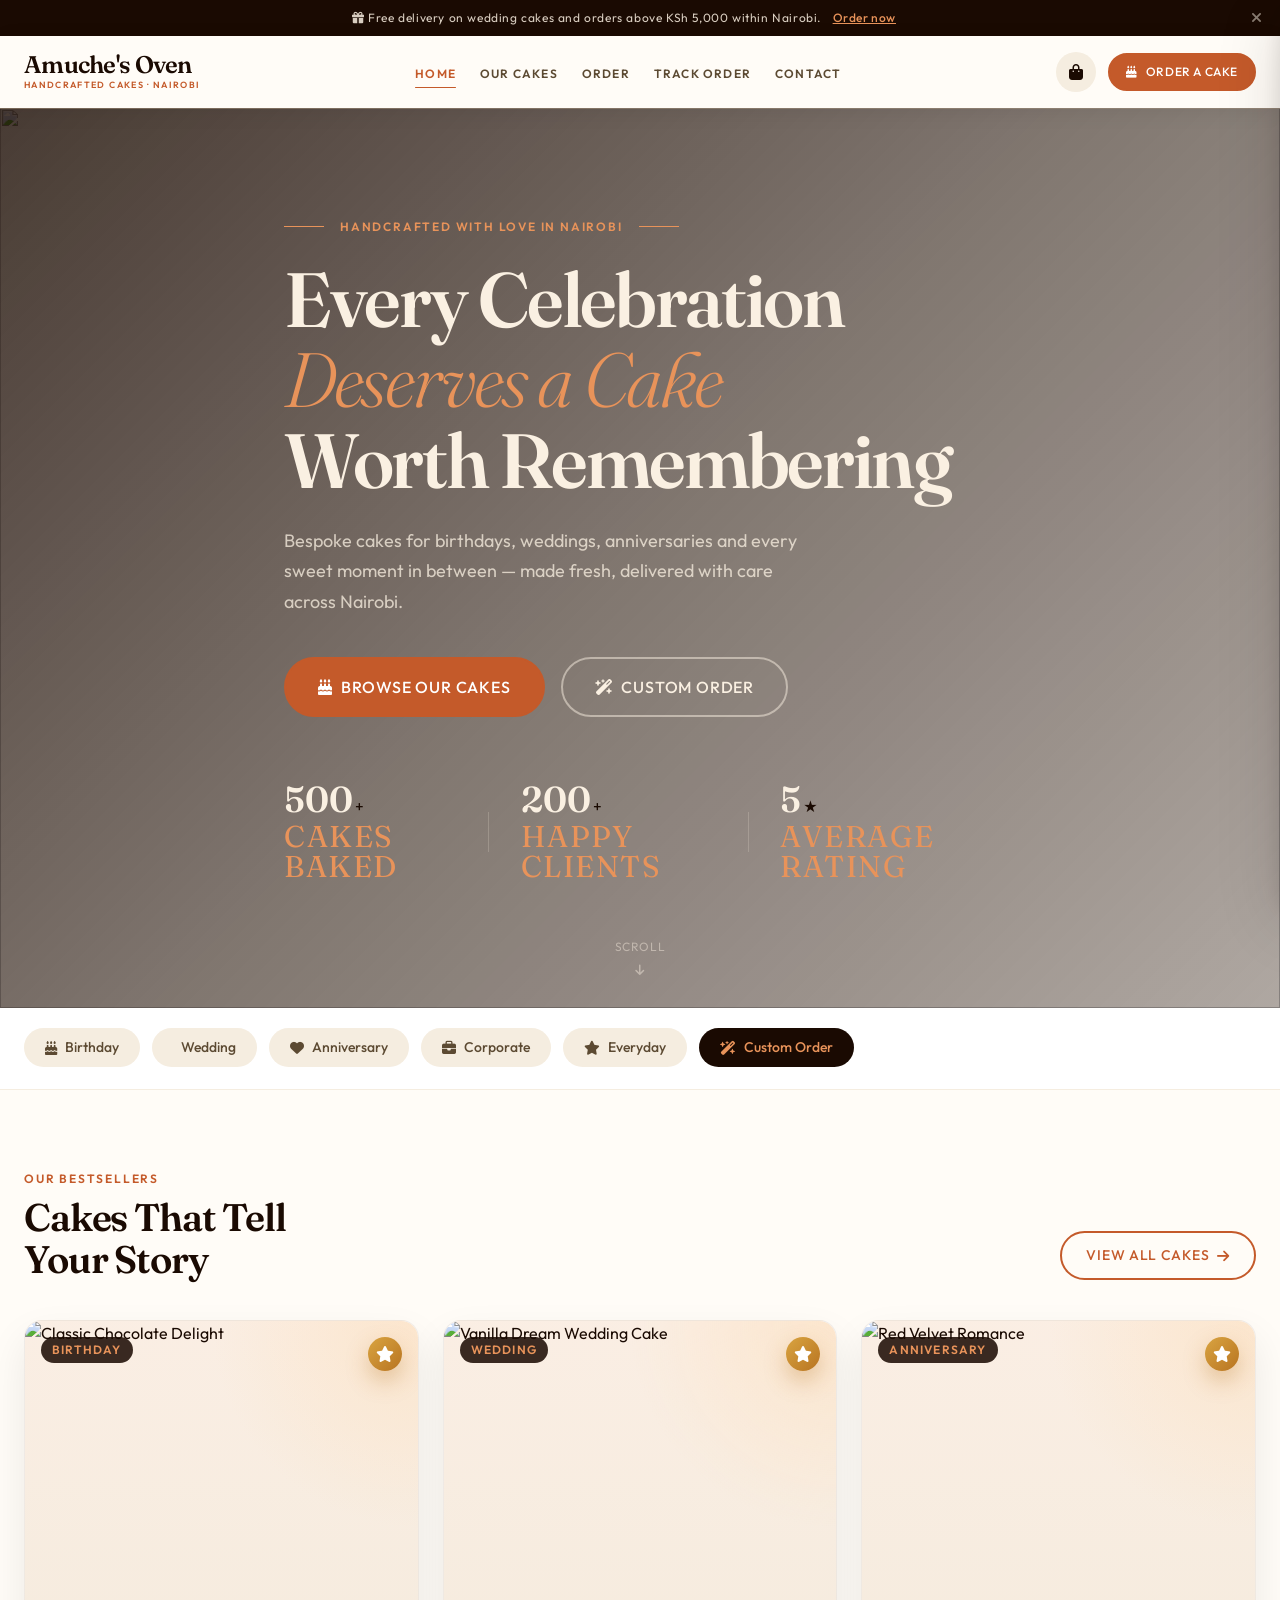
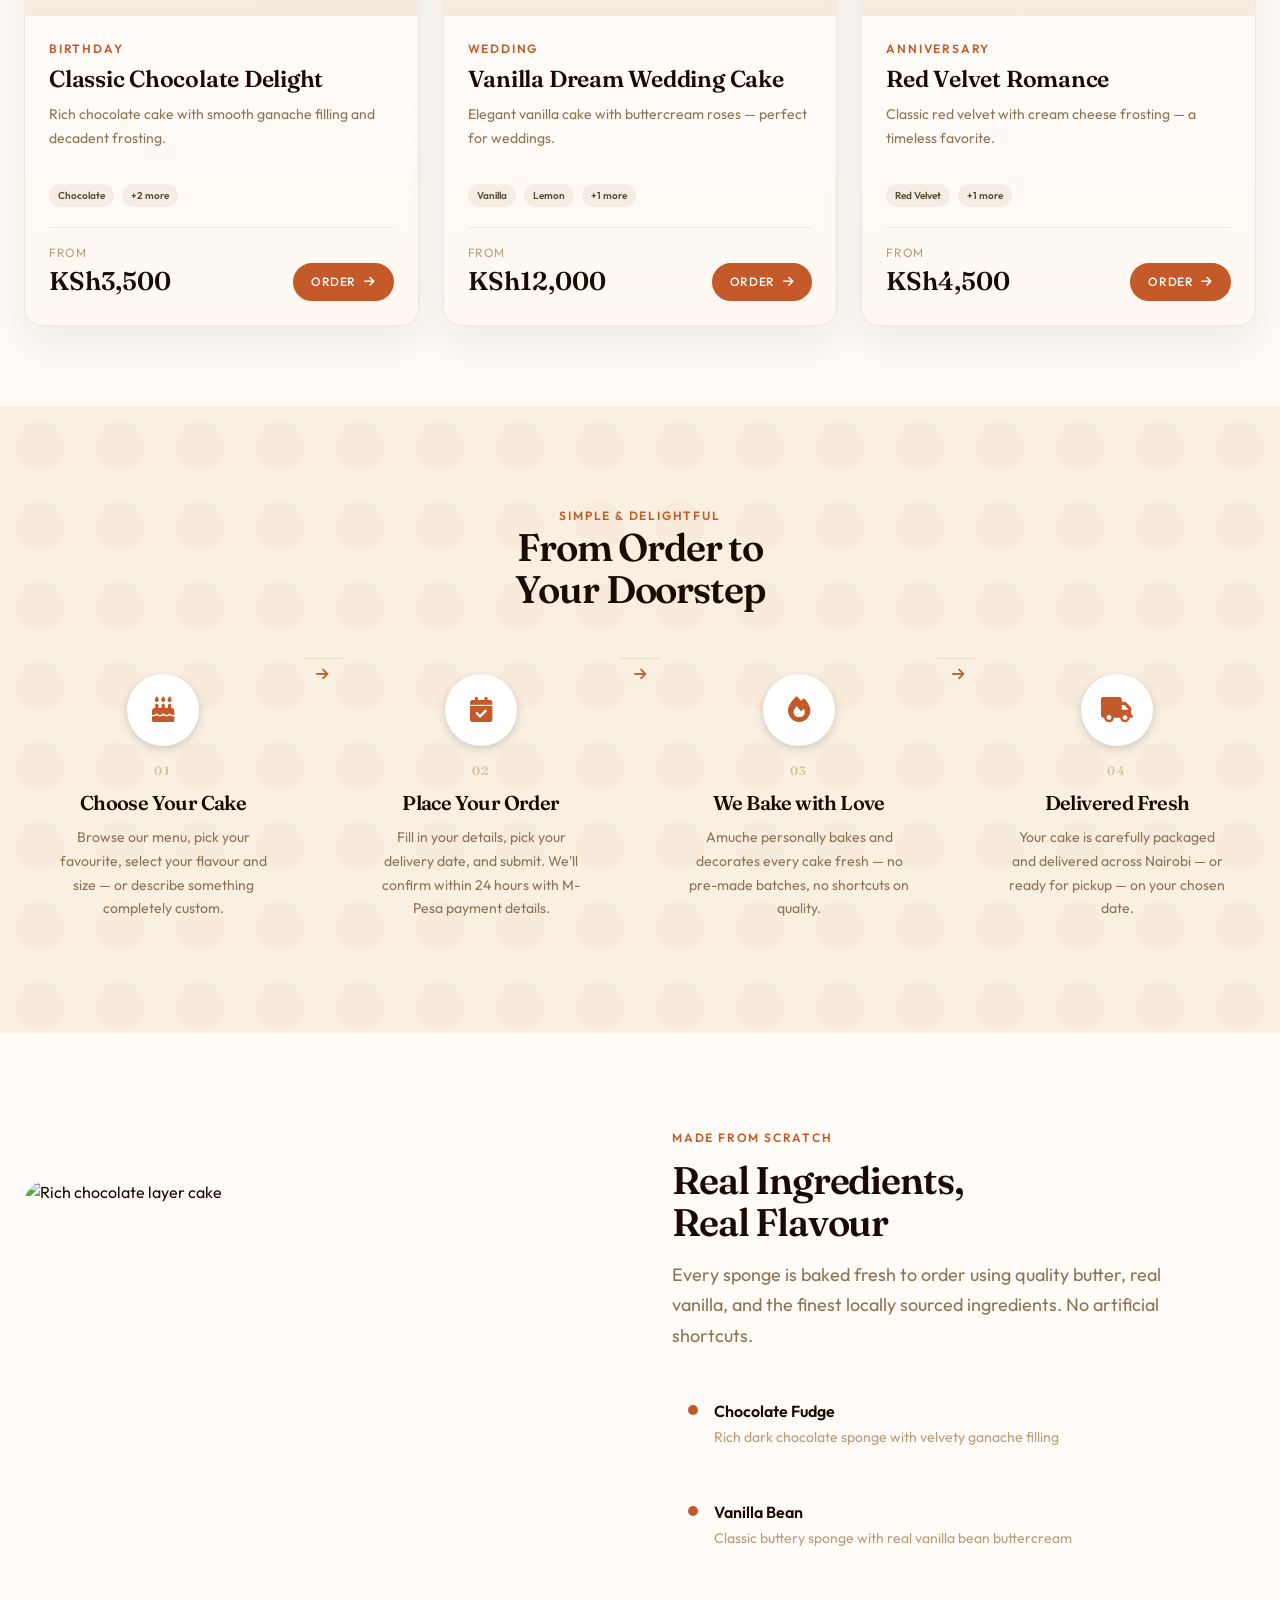
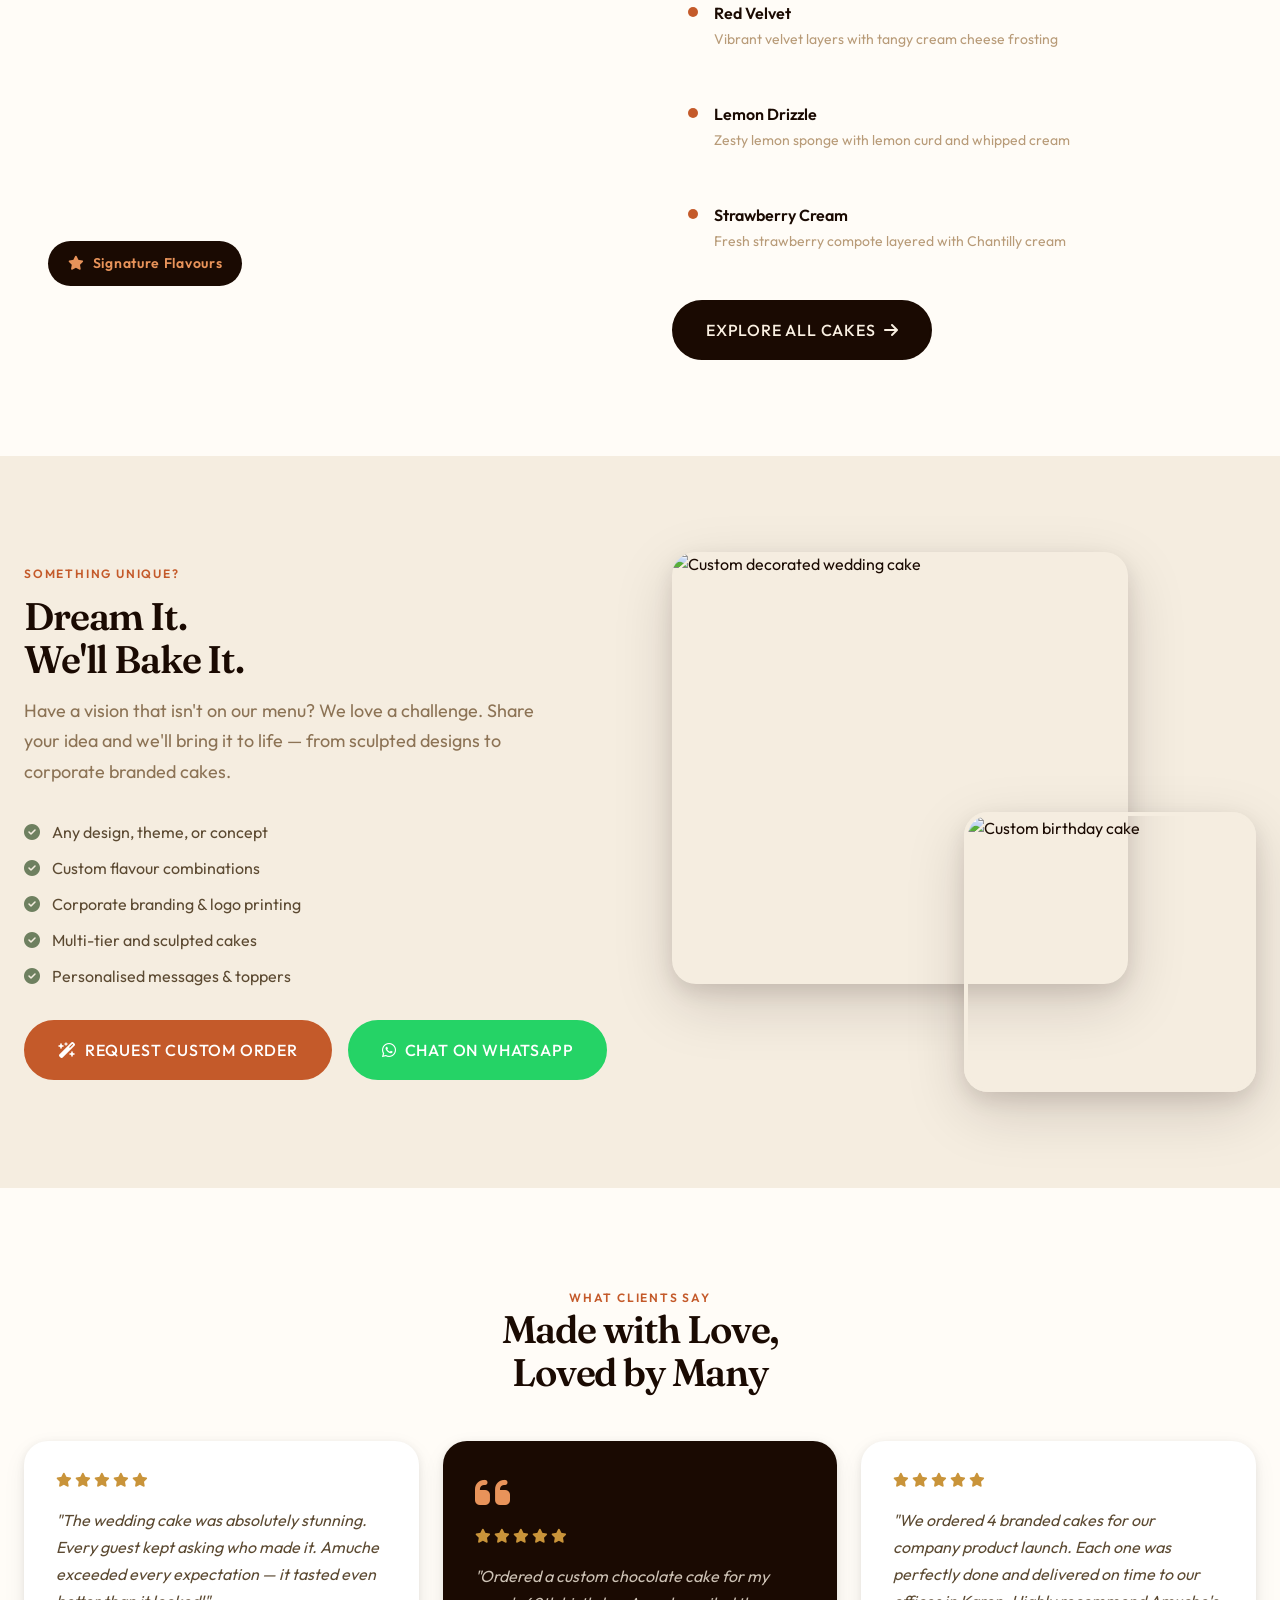
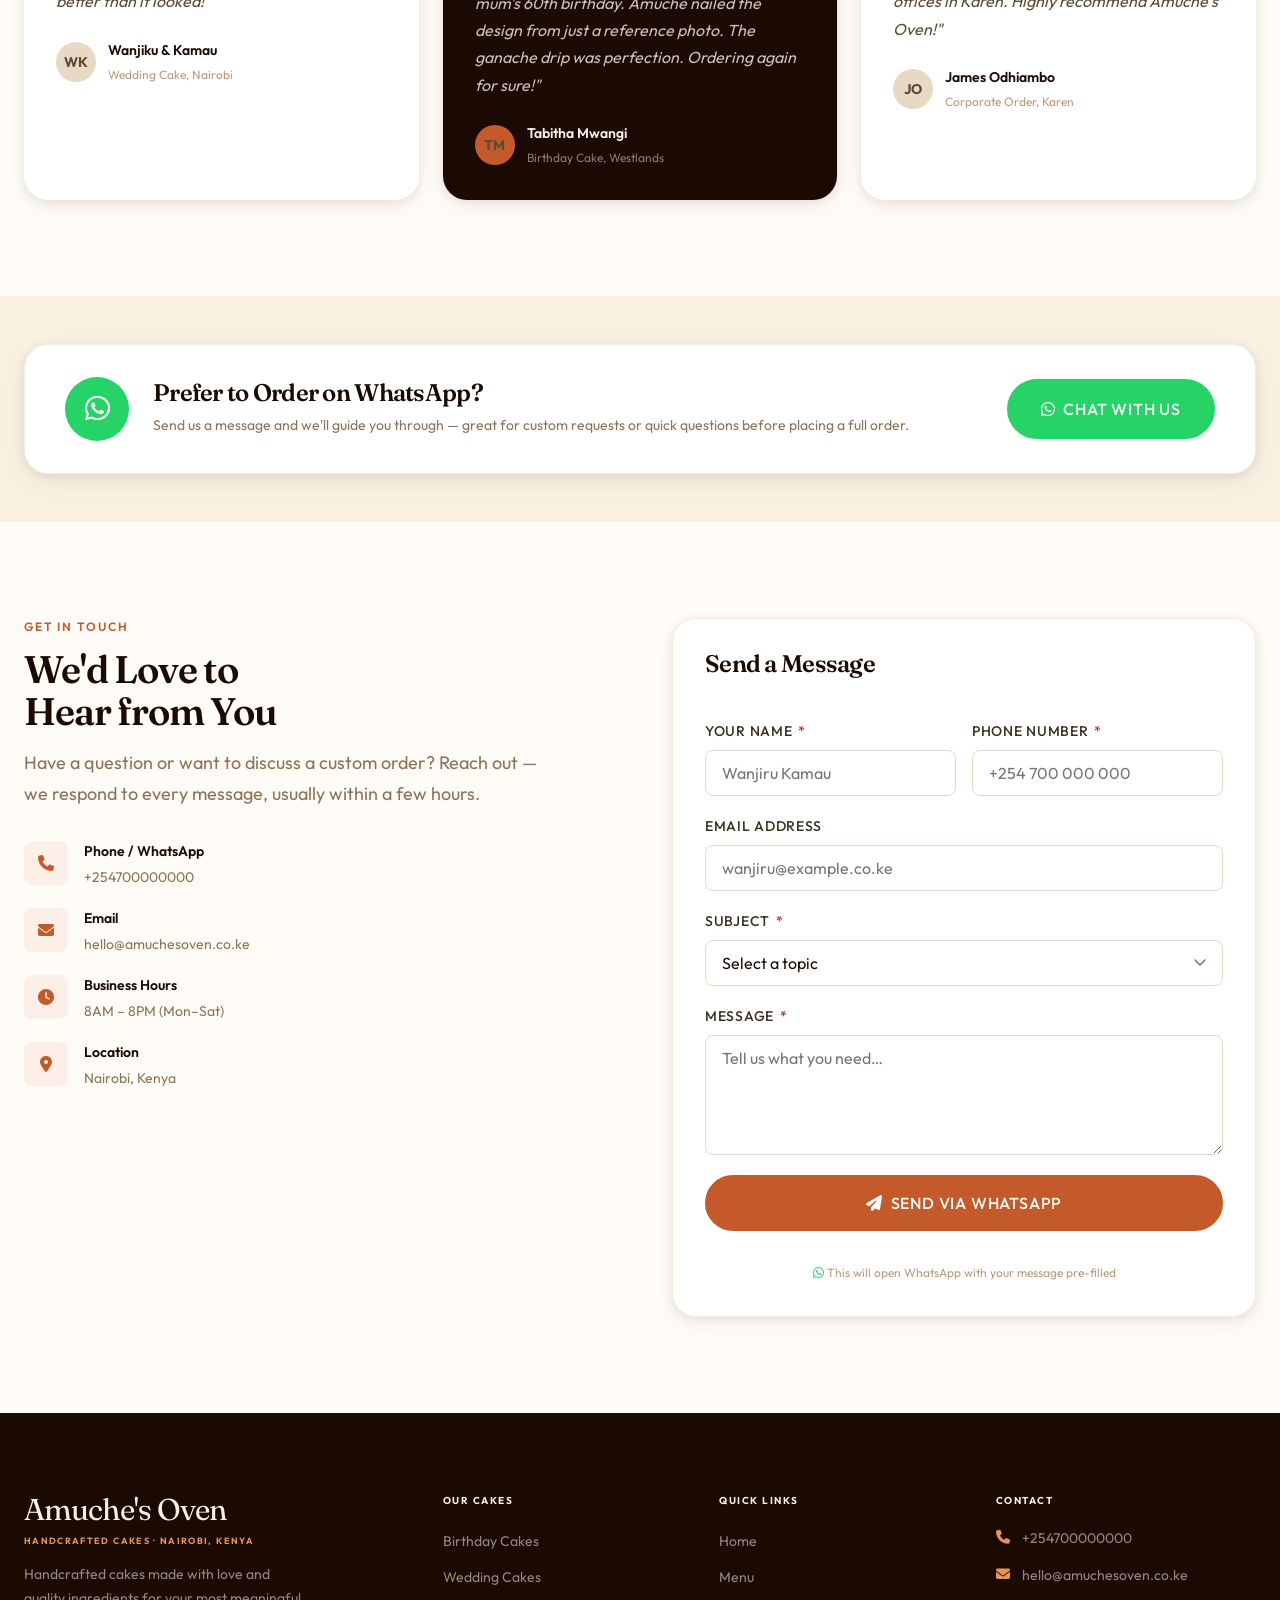
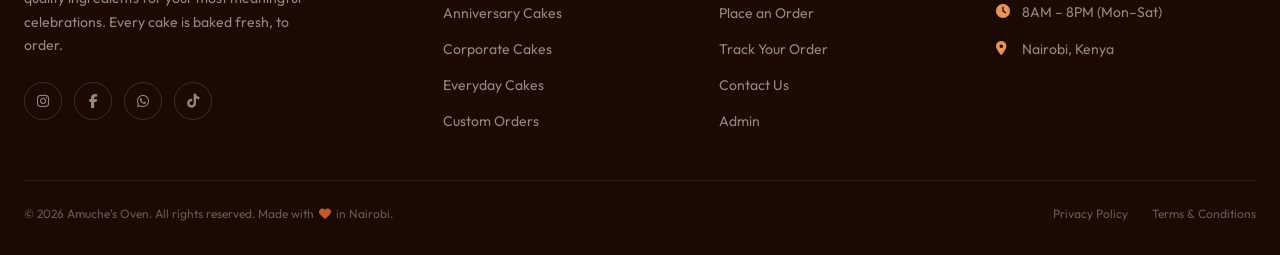
==== commit a915ef25: "feat: Enhance order tracking and announcement features - Implement public order tracking with token " ====
--- a/index.html
+++ b/index.html
@@ -25,9 +25,9 @@
 <!-- ── Announcement Bar ── -->
 <div class="site-header">
 <div class="announcement-bar" id="announcement-bar" role="banner">
-  <i class="fas fa-gift" aria-hidden="true"></i>&nbsp;
-  Free delivery on wedding cakes &amp; orders above KSh 5,000 within Nairobi.
-  <a href="./menu.html">Order now →</a>
+  <i class="fas fa-gift" aria-hidden="true"></i>
+  <span class="announcement-bar-text">Free delivery on wedding cakes and orders above KSh 5,000 within Nairobi.</span>
+  <a href="./order.html" class="announcement-bar-link">Order now</a>
   <button class="announcement-bar-close" aria-label="Dismiss announcement">
     <i class="fas fa-xmark"></i>
   </button>
